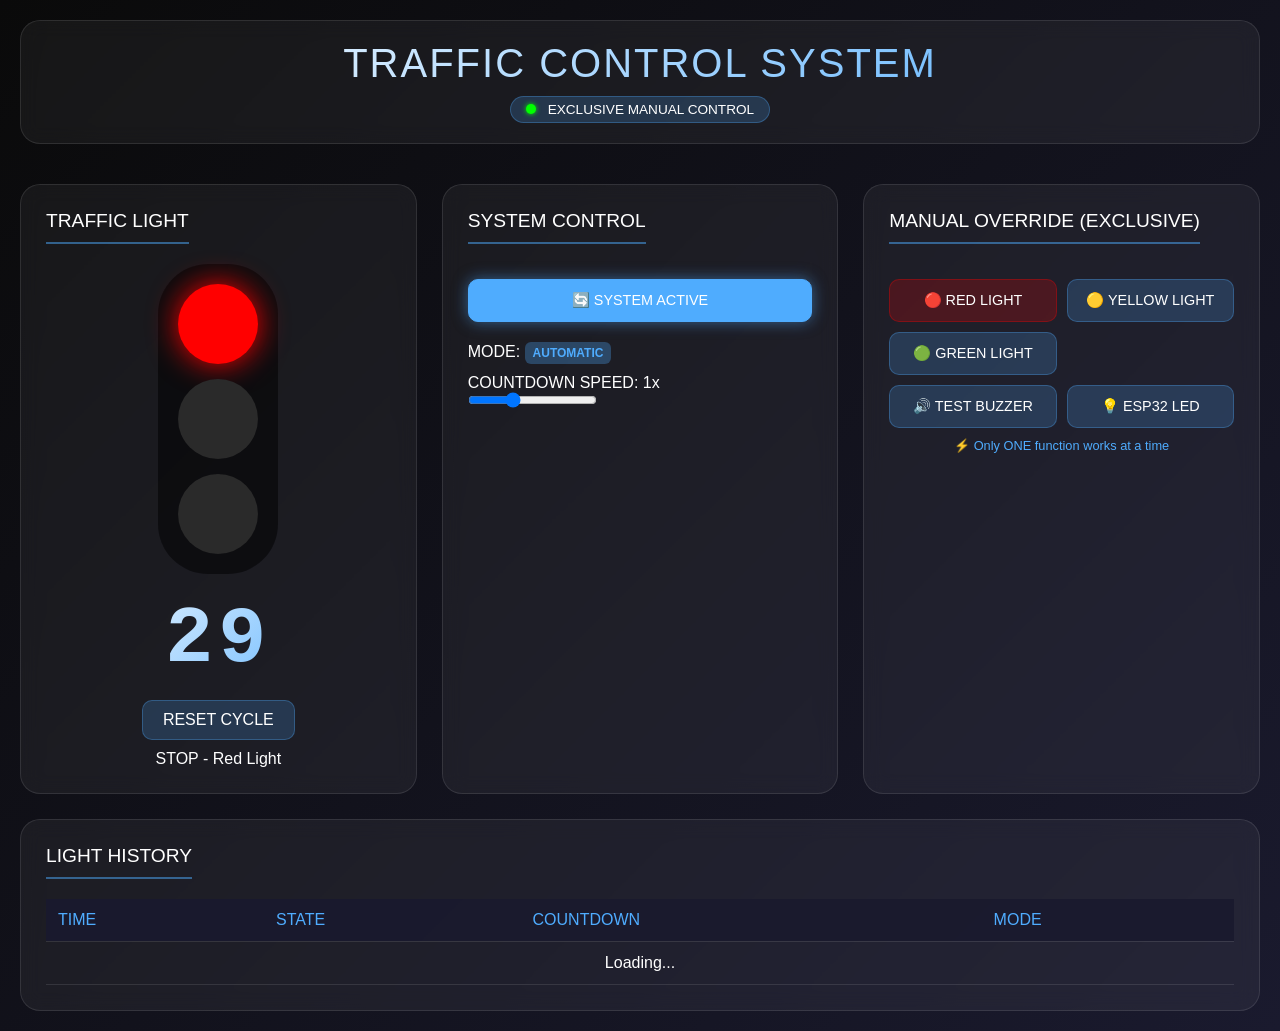
==== index.html @ f49bb223 "Initial commit" ====
<!DOCTYPE html>
<html lang="en">

<head>
  <meta charset="UTF-8">
  <meta name="viewport" content="width=device-width, initial-scale=1.0">
  <title>Traffic Control System - Exclusive Manual Control</title>
  <style>
    * {
      margin: 0;
      padding: 0;
      box-sizing: border-box;
    }

    body {
      font-family: 'Segoe UI', 'Inter', 'Poppins', sans-serif;
      background: linear-gradient(135deg, #0a0a0a 0%, #1a1a2e 100%);
      min-height: 100vh;
      color: #fff;
      padding: 20px;
    }

    .container {
      max-width: 1400px;
      margin: 0 auto;
    }

    .header {
      text-align: center;
      margin-bottom: 40px;
      padding: 20px;
      background: rgba(255, 255, 255, 0.05);
      border-radius: 20px;
      backdrop-filter: blur(10px);
      border: 1px solid rgba(255, 255, 255, 0.1);
    }

    .header h1 {
      font-size: 2.5rem;
      font-weight: 300;
      letter-spacing: 2px;
      background: linear-gradient(135deg, #fff, #4facfe);
      -webkit-background-clip: text;
      -webkit-text-fill-color: transparent;
    }

    .status-badge {
      display: inline-block;
      margin-top: 10px;
      padding: 5px 15px;
      border-radius: 20px;
      font-size: 0.85rem;
      background: rgba(79, 172, 254, 0.2);
      border: 1px solid rgba(79, 172, 254, 0.3);
    }

    .grid {
      display: grid;
      grid-template-columns: repeat(auto-fit, minmax(350px, 1fr));
      gap: 25px;
      margin-bottom: 25px;
    }

    .card {
      background: rgba(255, 255, 255, 0.05);
      border-radius: 20px;
      padding: 25px;
      backdrop-filter: blur(10px);
      border: 1px solid rgba(255, 255, 255, 0.1);
      transition: transform 0.3s ease;
    }

    .card:hover {
      transform: translateY(-5px);
    }

    .card-title {
      font-size: 1.2rem;
      font-weight: 500;
      margin-bottom: 20px;
      padding-bottom: 10px;
      border-bottom: 2px solid rgba(79, 172, 254, 0.5);
      display: inline-block;
    }

    .traffic-light {
      display: flex;
      flex-direction: column;
      align-items: center;
      gap: 15px;
      background: rgba(0, 0, 0, 0.5);
      padding: 20px;
      border-radius: 50px;
      width: 120px;
      margin: 0 auto;
    }

    .light {
      width: 80px;
      height: 80px;
      border-radius: 50%;
      background: #2a2a2a;
      transition: all 0.1s ease;
      cursor: pointer;
    }

    .light.red.active {
      background: #ff0000;
      box-shadow: 0 0 30px #ff0000;
    }

    .light.yellow.active {
      background: #ffff00;
      box-shadow: 0 0 30px #ffff00;
    }

    .light.green.active {
      background: #00ff00;
      box-shadow: 0 0 30px #00ff00;
    }

    .countdown-container {
      text-align: center;
      margin-top: 20px;
    }

    .countdown {
      font-size: 5rem;
      font-weight: bold;
      font-family: 'Courier New', monospace;
      letter-spacing: 5px;
      background: linear-gradient(135deg, #fff, #4facfe);
      -webkit-background-clip: text;
      -webkit-text-fill-color: transparent;
    }

    .control-buttons {
      display: flex;
      gap: 10px;
      justify-content: center;
      margin-top: 15px;
    }

    .control-buttons button {
      padding: 10px 20px;
      font-size: 1rem;
    }

    .btn-group {
      display: grid;
      grid-template-columns: repeat(auto-fit, minmax(120px, 1fr));
      gap: 10px;
      margin-top: 15px;
    }

    button {
      padding: 12px 15px;
      background: rgba(79, 172, 254, 0.2);
      border: 1px solid rgba(79, 172, 254, 0.3);
      color: white;
      border-radius: 10px;
      cursor: pointer;
      font-size: 0.9rem;
      font-weight: 500;
      transition: all 0.2s ease;
    }

    button:hover {
      background: rgba(79, 172, 254, 0.4);
      transform: scale(1.02);
    }

    button:active {
      transform: scale(0.98);
    }

    button.active {
      background: #4facfe;
      border-color: #4facfe;
      box-shadow: 0 0 15px rgba(79, 172, 254, 0.5);
    }

    button.danger {
      background: rgba(255, 0, 0, 0.2);
      border-color: rgba(255, 0, 0, 0.3);
    }

    button.danger.active {
      background: #ff0000;
      border-color: #ff0000;
    }

    button.success.active {
      background: #00ff00;
      border-color: #00ff00;
      color: #000;
    }

    .history-table {
      width: 100%;
      overflow-x: auto;
      max-height: 400px;
      overflow-y: auto;
    }

    table {
      width: 100%;
      border-collapse: collapse;
    }

    th,
    td {
      padding: 12px;
      text-align: left;
      border-bottom: 1px solid rgba(255, 255, 255, 0.1);
    }

    th {
      font-weight: 500;
      color: #4facfe;
      position: sticky;
      top: 0;
      background: rgba(26, 26, 46, 0.95);
    }

    .status-indicator {
      display: inline-block;
      width: 10px;
      height: 10px;
      border-radius: 50%;
      margin-right: 8px;
      animation: pulse 2s infinite;
    }

    @keyframes pulse {

      0%,
      100% {
        opacity: 1;
      }

      50% {
        opacity: 0.5;
      }
    }

    .status-active {
      background: #00ff00;
      box-shadow: 0 0 5px #00ff00;
    }

    .mode-badge {
      display: inline-block;
      padding: 4px 8px;
      border-radius: 6px;
      font-size: 0.75rem;
      font-weight: bold;
    }

    .mode-auto {
      background: rgba(79, 172, 254, 0.3);
      color: #4facfe;
    }

    .mode-manual {
      background: rgba(255, 165, 0, 0.3);
      color: #ffa500;
    }

    .mode-off {
      background: rgba(255, 0, 0, 0.3);
      color: #ff0000;
    }

    @media (max-width: 768px) {
      .grid {
        grid-template-columns: 1fr;
      }

      .countdown {
        font-size: 3rem;
      }
    }
  </style>
</head>

<body>
  <div class="container">
    <div class="header">
      <h1>TRAFFIC CONTROL SYSTEM</h1>
      <div class="status-badge">
        <span class="status-indicator status-active"></span> EXCLUSIVE MANUAL CONTROL
      </div>
    </div>

    <div class="grid">
      <!-- Traffic Light Visual -->
      <div class="card">
        <div class="card-title">TRAFFIC LIGHT</div>
        <div class="traffic-light">
          <div class="light red" id="redLight"></div>
          <div class="light yellow" id="yellowLight"></div>
          <div class="light green" id="greenLight"></div>
        </div>
        <div class="countdown-container">
          <div class="countdown" id="countdown">30</div>
          <div class="control-buttons">
            <button onclick="resetCycle()">RESET CYCLE</button>
          </div>
        </div>
        <div id="currentState" style="text-align: center; margin-top: 10px;"></div>
      </div>

      <!-- System Control -->
      <div class="card">
        <div class="card-title">SYSTEM CONTROL</div>
        <div class="btn-group">
          <button id="toggleSystem" class="active" onclick="toggleSystem()">🔄 SYSTEM ACTIVE</button>
        </div>
        <div style="margin-top: 20px;">
          <div style="margin-bottom: 10px;">MODE: <span id="systemStatus" class="mode-badge mode-auto">AUTOMATIC</span>
          </div>
          <div>COUNTDOWN SPEED: <span id="speedDisplay">1x</span></div>
          <input type="range" id="speedControl" min="0.5" max="2" step="0.1" value="1"
            onchange="changeSpeed(this.value)">
        </div>
      </div>

      <!-- Manual Control - Exclusive Mode -->
      <div class="card">
        <div class="card-title">MANUAL OVERRIDE (EXCLUSIVE)</div>
        <div class="btn-group">
          <button id="manualRedBtn" class="danger" onclick="manualControl('RED')">🔴 RED LIGHT</button>
          <button id="manualYellowBtn" onclick="manualControl('YELLOW')">🟡 YELLOW LIGHT</button>
          <button id="manualGreenBtn" class="success" onclick="manualControl('GREEN')">🟢 GREEN LIGHT</button>
        </div>
        <div class="btn-group" style="margin-top: 10px;">
          <button id="buzzerBtn" onclick="manualControl('BUZZER')">🔊 TEST BUZZER</button>
          <button id="espLedBtn" onclick="manualControl('LED')">💡 ESP32 LED</button>
        </div>
        <div style="margin-top: 10px; font-size: 0.8rem; color: #4facfe; text-align: center;">
          ⚡ Only ONE function works at a time
        </div>
      </div>
    </div>

    <!-- History -->
    <div class="card">
      <div class="card-title">LIGHT HISTORY</div>
      <div class="history-table">
        <table>
          <thead>
            <tr>
              <th>TIME</th>
              <th>STATE</th>
              <th>COUNTDOWN</th>
              <th>MODE</th>
            </tr>
          </thead>
          <tbody id="historyBody">
            <tr>
              <td colspan="4" style="text-align: center;">Loading...</td>
            </tr>
          </tbody>
        </table>
      </div>
    </div>
  </div>

  <script>
    const SUPABASE_URL = 'https://aatapixarmkgyyyctbmm.supabase.co/rest/v1/traffic_light';
    const SUPABASE_KEY = 'eyJhbGciOiJIUzI1NiIsInR5cCI6IkpXVCJ9.eyJpc3MiOiJzdXBhYmFzZSIsInJlZiI6ImFhdGFwaXhhcm1rZ3l5eWN0Ym1tIiwicm9sZSI6ImFub24iLCJpYXQiOjE3NzQ2MTA0MjIsImV4cCI6MjA5MDE4NjQyMn0.r6-kIZEgDO9A2GAGDs1JRXCNVFBPLk1Nut5XPCVxQf8';

    // State variables
    let currentState = "RED";
    let countdown = 30;
    let systemEnabled = true;
    let manualMode = false;
    let manualLed = "";
    let speed = 1;
    let timerInterval = null;
    let history = [];

    const TIMINGS = {
      RED: 30,
      YELLOW: 10,
      GREEN: 30
    };

    function init() {
      updateDisplay();
      startCountdown();
      loadHistory();
      setInterval(loadHistory, 2000);
    }

    function startCountdown() {
      if (timerInterval) clearInterval(timerInterval);

      timerInterval = setInterval(() => {
        if (systemEnabled && !manualMode) {
          if (countdown > 0) {
            countdown--;
            updateDisplay();
            sendToSupabase();
          } else {
            nextState();
          }
        }
      }, 1000 / speed);
    }

    function nextState() {
      if (currentState === "RED") {
        currentState = "GREEN";
        countdown = TIMINGS.GREEN;
      } else if (currentState === "GREEN") {
        currentState = "YELLOW";
        countdown = TIMINGS.YELLOW;
      } else if (currentState === "YELLOW") {
        currentState = "RED";
        countdown = TIMINGS.RED;
      }

      updateDisplay();
      sendToSupabase();
      addToHistory();
    }

    function updateDisplay() {
      document.getElementById('redLight').classList.remove('active');
      document.getElementById('yellowLight').classList.remove('active');
      document.getElementById('greenLight').classList.remove('active');

      if (currentState === "RED") {
        document.getElementById('redLight').classList.add('active');
        document.getElementById('currentState').innerHTML = 'STOP - Red Light';
      } else if (currentState === "YELLOW") {
        document.getElementById('yellowLight').classList.add('active');
        document.getElementById('currentState').innerHTML = 'READY - Yellow Light';
      } else if (currentState === "GREEN") {
        document.getElementById('greenLight').classList.add('active');
        document.getElementById('currentState').innerHTML = 'GO - Green Light';
      }

      document.getElementById('countdown').innerHTML = countdown;
      const countdownEl = document.getElementById('countdown');
      countdownEl.style.transform = 'scale(1.1)';
      setTimeout(() => {
        countdownEl.style.transform = 'scale(1)';
      }, 100);
    }

    async function sendToSupabase() {
      const data = {
        state: currentState,
        countdown: countdown,
        system_enabled: systemEnabled,
        manual_mode: manualMode,
        manual_led: manualLed,
        timestamp: Date.now()
      };

      try {
        await fetch(SUPABASE_URL, {
          method: 'POST',
          headers: {
            'Content-Type': 'application/json',
            'apikey': SUPABASE_KEY,
            'Authorization': `Bearer ${SUPABASE_KEY}`
          },
          body: JSON.stringify(data)
        });
      } catch (error) {
        console.error('Error:', error);
      }
    }

    async function addToHistory() {
      const historyEntry = {
        state: currentState,
        countdown: countdown,
        mode: systemEnabled ? (manualMode ? 'MANUAL' : 'AUTO') : 'OFF',
        timestamp: Date.now()
      };

      try {
        await fetch(SUPABASE_URL + '_history', {
          method: 'POST',
          headers: {
            'Content-Type': 'application/json',
            'apikey': SUPABASE_KEY,
            'Authorization': `Bearer ${SUPABASE_KEY}`
          },
          body: JSON.stringify(historyEntry)
        });
      } catch (error) {
        console.error('Error:', error);
      }
    }

    async function loadHistory() {
      try {
        const response = await fetch(`${SUPABASE_URL}_history?order=id.desc&limit=20`, {
          headers: {
            'apikey': SUPABASE_KEY,
            'Authorization': `Bearer ${SUPABASE_KEY}`
          }
        });
        const data = await response.json();
        history = data;
        updateHistoryTable();
      } catch (error) {
        console.error('Error:', error);
      }
    }

    function updateHistoryTable() {
      const tbody = document.getElementById('historyBody');
      if (history.length === 0) {
        tbody.innerHTML = '<tr><td colspan="4" style="text-align: center;">No history available</td></tr>';
        return;
      }
      tbody.innerHTML = history.map(entry => `
        <tr>
          <td>${new Date(entry.timestamp).toLocaleTimeString()}</td>
          <td><strong>${entry.state}</strong></td>
          <td>${entry.countdown}s</td>
          <td>${entry.mode}</td>
        </tr>
      `).join('');
    }

    function toggleSystem() {
      systemEnabled = !systemEnabled;
      manualMode = false;
      manualLed = "";

      const btn = document.getElementById('toggleSystem');
      const statusSpan = document.getElementById('systemStatus');

      if (systemEnabled) {
        btn.innerHTML = '🔄 SYSTEM ACTIVE';
        btn.classList.add('active');
        statusSpan.innerHTML = 'AUTOMATIC';
        statusSpan.className = 'mode-badge mode-auto';
        startCountdown();
      } else {
        btn.innerHTML = '⭕ SYSTEM DISABLED';
        btn.classList.remove('active');
        statusSpan.innerHTML = 'OFF';
        statusSpan.className = 'mode-badge mode-off';
        if (timerInterval) clearInterval(timerInterval);
      }

      // Clear all manual button highlights
      clearManualButtons();
      sendToSupabase();
    }

    function manualControl(action) {
      // Turn off automatic mode
      if (systemEnabled) {
        if (timerInterval) clearInterval(timerInterval);
      }

      // Set manual mode
      systemEnabled = true;
      manualMode = true;
      manualLed = action;

      // Update UI - highlight only the clicked button
      clearManualButtons();

      const btnMap = {
        'RED': 'manualRedBtn',
        'YELLOW': 'manualYellowBtn',
        'GREEN': 'manualGreenBtn',
        'BUZZER': 'buzzerBtn',
        'LED': 'espLedBtn'
      };

      if (btnMap[action]) {
        const activeBtn = document.getElementById(btnMap[action]);
        if (activeBtn) {
          activeBtn.classList.add('active');
        }
      }

      // Update system status display
      document.getElementById('systemStatus').innerHTML = 'MANUAL';
      document.getElementById('systemStatus').className = 'mode-badge mode-manual';
      document.getElementById('toggleSystem').innerHTML = '🔄 MANUAL MODE';
      document.getElementById('toggleSystem').classList.remove('active');

      // Send to ESP32
      sendToSupabase();

      // Auto exit manual mode after 3 seconds for buzzer and LED
      if (action === 'BUZZER' || action === 'LED') {
        setTimeout(() => {
          if (manualMode && manualLed === action) {
            manualMode = false;
            manualLed = "";
            clearManualButtons();
            document.getElementById('systemStatus').innerHTML = 'AUTOMATIC';
            document.getElementById('systemStatus').className = 'mode-badge mode-auto';
            document.getElementById('toggleSystem').innerHTML = '🔄 SYSTEM ACTIVE';
            document.getElementById('toggleSystem').classList.add('active');
            startCountdown();
            sendToSupabase();
          }
        }, 3000);
      }
    }

    function clearManualButtons() {
      const buttons = ['manualRedBtn', 'manualYellowBtn', 'manualGreenBtn', 'buzzerBtn', 'espLedBtn'];
      buttons.forEach(btnId => {
        const btn = document.getElementById(btnId);
        if (btn) btn.classList.remove('active');
      });
    }

    function resetCycle() {
      if (systemEnabled && !manualMode) {
        currentState = "RED";
        countdown = TIMINGS.RED;
        updateDisplay();
        sendToSupabase();
      }
    }

    function changeSpeed(value) {
      speed = parseFloat(value);
      document.getElementById('speedDisplay').innerHTML = speed + 'x';
      startCountdown();
    }

    init();
  </script>
</body>

</html>
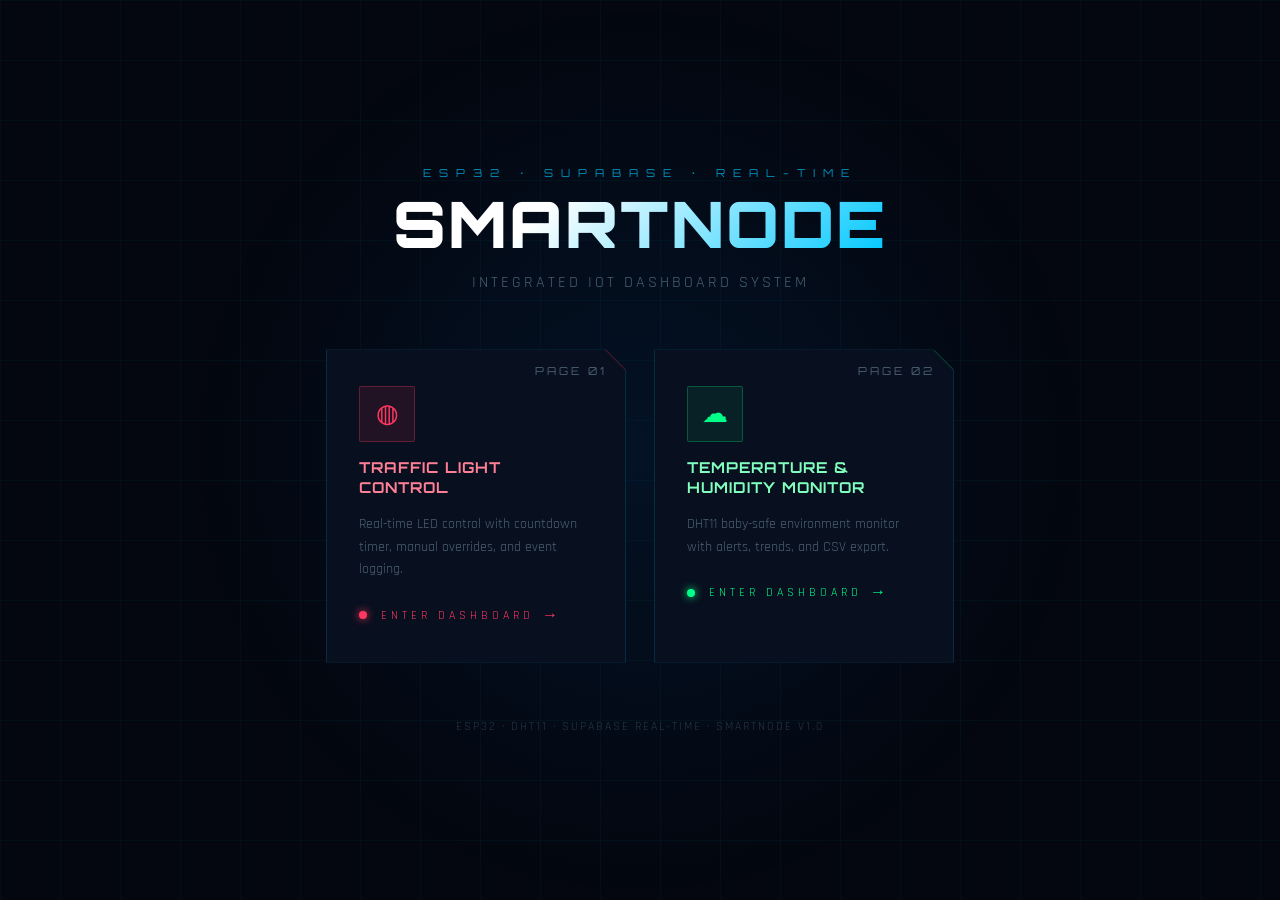
==== commit 792be1ae: "v2 - with Temp and Humidity" ====
--- a/index.html
+++ b/index.html
@@ -2,234 +2,321 @@
 <html lang="en">
 
 <head>
-  <meta charset="UTF-8">
-  <meta name="viewport" content="width=device-width, initial-scale=1.0">
-  <title>Traffic Control System - Exclusive Manual Control</title>
+  <meta charset="UTF-8" />
+  <meta name="viewport" content="width=device-width, initial-scale=1.0" />
+  <title>SmartNode — Dashboard Hub</title>
+  <link rel="preconnect" href="https://fonts.googleapis.com">
+  <link
+    href="https://fonts.googleapis.com/css2?family=Orbitron:wght@400;700;900&family=Rajdhani:wght@300;400;600&display=swap"
+    rel="stylesheet">
   <style>
-    * {
+    *,
+    *::before,
+    *::after {
       margin: 0;
       padding: 0;
       box-sizing: border-box;
     }
 
+    :root {
+      --bg: #04070f;
+      --panel: #080f1e;
+      --border: rgba(0, 200, 255, 0.15);
+      --accent-blue: #00c8ff;
+      --accent-green: #00ff88;
+      --accent-amber: #ffb300;
+      --accent-red: #ff3860;
+      --text: #d0e8ff;
+      --muted: #4a6070;
+    }
+
     body {
-      font-family: 'Segoe UI', 'Inter', 'Poppins', sans-serif;
-      background: linear-gradient(135deg, #0a0a0a 0%, #1a1a2e 100%);
+      background: var(--bg);
       min-height: 100vh;
-      color: #fff;
-      padding: 20px;
-    }
-
-    .container {
-      max-width: 1400px;
-      margin: 0 auto;
-    }
-
-    .header {
+      display: flex;
+      flex-direction: column;
+      align-items: center;
+      justify-content: center;
+      font-family: 'Rajdhani', sans-serif;
+      color: var(--text);
+      overflow: hidden;
+    }
+
+    /* Animated grid background */
+    body::before {
+      content: '';
+      position: fixed;
+      inset: 0;
+      background-image:
+        linear-gradient(rgba(0, 200, 255, 0.04) 1px, transparent 1px),
+        linear-gradient(90deg, rgba(0, 200, 255, 0.04) 1px, transparent 1px);
+      background-size: 60px 60px;
+      animation: gridDrift 20s linear infinite;
+      pointer-events: none;
+    }
+
+    @keyframes gridDrift {
+      0% {
+        background-position: 0 0;
+      }
+
+      100% {
+        background-position: 60px 60px;
+      }
+    }
+
+    /* Radial glow */
+    body::after {
+      content: '';
+      position: fixed;
+      top: 50%;
+      left: 50%;
+      transform: translate(-50%, -50%);
+      width: 900px;
+      height: 900px;
+      background: radial-gradient(ellipse, rgba(0, 100, 200, 0.12) 0%, transparent 70%);
+      pointer-events: none;
+    }
+
+    .hub {
+      position: relative;
+      z-index: 10;
+      display: flex;
+      flex-direction: column;
+      align-items: center;
+      gap: 56px;
+    }
+
+    .brand {
       text-align: center;
-      margin-bottom: 40px;
-      padding: 20px;
-      background: rgba(255, 255, 255, 0.05);
-      border-radius: 20px;
-      backdrop-filter: blur(10px);
-      border: 1px solid rgba(255, 255, 255, 0.1);
-    }
-
-    .header h1 {
-      font-size: 2.5rem;
-      font-weight: 300;
-      letter-spacing: 2px;
-      background: linear-gradient(135deg, #fff, #4facfe);
+    }
+
+    .brand-label {
+      font-family: 'Orbitron', monospace;
+      font-size: 11px;
+      letter-spacing: 8px;
+      color: var(--accent-blue);
+      text-transform: uppercase;
+      margin-bottom: 12px;
+      opacity: 0.7;
+    }
+
+    .brand h1 {
+      font-family: 'Orbitron', monospace;
+      font-size: clamp(2rem, 6vw, 4rem);
+      font-weight: 900;
+      background: linear-gradient(135deg, #fff 30%, var(--accent-blue));
       -webkit-background-clip: text;
       -webkit-text-fill-color: transparent;
-    }
-
-    .status-badge {
+      background-clip: text;
+      line-height: 1;
+      letter-spacing: 2px;
+    }
+
+    .brand p {
+      margin-top: 16px;
+      font-size: 16px;
+      color: var(--muted);
+      letter-spacing: 3px;
+      text-transform: uppercase;
+    }
+
+    .cards {
+      display: grid;
+      grid-template-columns: 1fr 1fr;
+      gap: 28px;
+    }
+
+    @media (max-width: 640px) {
+      .cards {
+        grid-template-columns: 1fr;
+      }
+    }
+
+    .card {
+      position: relative;
+      width: 300px;
+      padding: 36px 32px;
+      background: var(--panel);
+      border: 1px solid var(--border);
+      cursor: pointer;
+      text-decoration: none;
+      color: inherit;
+      display: flex;
+      flex-direction: column;
+      align-items: flex-start;
+      gap: 16px;
+      transition: transform 0.3s, box-shadow 0.3s, border-color 0.3s;
+      clip-path: polygon(0 0, calc(100% - 20px) 0, 100% 20px, 100% 100%, 0 100%);
+    }
+
+    .card::before {
+      content: '';
+      position: absolute;
+      top: 0;
+      left: 0;
+      right: 0;
+      bottom: 0;
+      opacity: 0;
+      transition: opacity 0.3s;
+    }
+
+    .card-traffic::before {
+      background: radial-gradient(ellipse at 50% 0%, rgba(255, 80, 80, 0.08), transparent 70%);
+    }
+
+    .card-env::before {
+      background: radial-gradient(ellipse at 50% 0%, rgba(0, 255, 136, 0.08), transparent 70%);
+    }
+
+    .card:hover {
+      transform: translateY(-6px);
+    }
+
+    .card:hover::before {
+      opacity: 1;
+    }
+
+    .card-traffic:hover {
+      border-color: rgba(255, 80, 80, 0.5);
+      box-shadow: 0 20px 60px rgba(255, 80, 80, 0.15), 0 0 0 1px rgba(255, 80, 80, 0.2);
+    }
+
+    .card-env:hover {
+      border-color: rgba(0, 255, 136, 0.4);
+      box-shadow: 0 20px 60px rgba(0, 255, 136, 0.12), 0 0 0 1px rgba(0, 255, 136, 0.2);
+    }
+
+    .card-icon {
+      width: 56px;
+      height: 56px;
+      display: flex;
+      align-items: center;
+      justify-content: center;
+      border-radius: 2px;
+      font-size: 26px;
+    }
+
+    .card-traffic .card-icon {
+      background: rgba(255, 56, 96, 0.1);
+      border: 1px solid rgba(255, 56, 96, 0.3);
+      color: var(--accent-red);
+    }
+
+    .card-env .card-icon {
+      background: rgba(0, 255, 136, 0.08);
+      border: 1px solid rgba(0, 255, 136, 0.25);
+      color: var(--accent-green);
+    }
+
+    .card-number {
+      position: absolute;
+      top: 14px;
+      right: 18px;
+      font-family: 'Orbitron', monospace;
+      font-size: 11px;
+      letter-spacing: 3px;
+      color: var(--muted);
+    }
+
+    .card h2 {
+      font-family: 'Orbitron', monospace;
+      font-size: 15px;
+      font-weight: 700;
+      letter-spacing: 1px;
+      line-height: 1.3;
+    }
+
+    .card-traffic h2 {
+      color: #ff8096;
+    }
+
+    .card-env h2 {
+      color: #80ffbf;
+    }
+
+    .card p {
+      font-size: 14px;
+      color: var(--muted);
+      line-height: 1.6;
+    }
+
+    .card-arrow {
+      margin-top: 8px;
+      font-size: 12px;
+      letter-spacing: 4px;
+      text-transform: uppercase;
+      display: flex;
+      align-items: center;
+      gap: 8px;
+      transition: gap 0.3s;
+    }
+
+    .card-traffic .card-arrow {
+      color: var(--accent-red);
+    }
+
+    .card-env .card-arrow {
+      color: var(--accent-green);
+    }
+
+    .card:hover .card-arrow {
+      gap: 14px;
+    }
+
+    .card-arrow::after {
+      content: '→';
+      font-size: 16px;
+    }
+
+    .footer-note {
+      font-size: 12px;
+      letter-spacing: 2px;
+      color: var(--muted);
+      text-transform: uppercase;
+      text-align: center;
+      opacity: 0.5;
+    }
+
+    /* Corner cut decoration */
+    .card::after {
+      content: '';
+      position: absolute;
+      top: 0;
+      right: 0;
+      width: 0;
+      height: 0;
+      border-style: solid;
+      border-width: 0 20px 20px 0;
+    }
+
+    .card-traffic::after {
+      border-color: transparent rgba(255, 56, 96, 0.25) transparent transparent;
+    }
+
+    .card-env::after {
+      border-color: transparent rgba(0, 255, 136, 0.2) transparent transparent;
+    }
+
+    /* Pulse dots */
+    .pulse-dot {
       display: inline-block;
-      margin-top: 10px;
-      padding: 5px 15px;
-      border-radius: 20px;
-      font-size: 0.85rem;
-      background: rgba(79, 172, 254, 0.2);
-      border: 1px solid rgba(79, 172, 254, 0.3);
-    }
-
-    .grid {
-      display: grid;
-      grid-template-columns: repeat(auto-fit, minmax(350px, 1fr));
-      gap: 25px;
-      margin-bottom: 25px;
-    }
-
-    .card {
-      background: rgba(255, 255, 255, 0.05);
-      border-radius: 20px;
-      padding: 25px;
-      backdrop-filter: blur(10px);
-      border: 1px solid rgba(255, 255, 255, 0.1);
-      transition: transform 0.3s ease;
-    }
-
-    .card:hover {
-      transform: translateY(-5px);
-    }
-
-    .card-title {
-      font-size: 1.2rem;
-      font-weight: 500;
-      margin-bottom: 20px;
-      padding-bottom: 10px;
-      border-bottom: 2px solid rgba(79, 172, 254, 0.5);
-      display: inline-block;
-    }
-
-    .traffic-light {
-      display: flex;
-      flex-direction: column;
-      align-items: center;
-      gap: 15px;
-      background: rgba(0, 0, 0, 0.5);
-      padding: 20px;
-      border-radius: 50px;
-      width: 120px;
-      margin: 0 auto;
-    }
-
-    .light {
-      width: 80px;
-      height: 80px;
+      width: 8px;
+      height: 8px;
       border-radius: 50%;
-      background: #2a2a2a;
-      transition: all 0.1s ease;
-      cursor: pointer;
-    }
-
-    .light.red.active {
-      background: #ff0000;
-      box-shadow: 0 0 30px #ff0000;
-    }
-
-    .light.yellow.active {
-      background: #ffff00;
-      box-shadow: 0 0 30px #ffff00;
-    }
-
-    .light.green.active {
-      background: #00ff00;
-      box-shadow: 0 0 30px #00ff00;
-    }
-
-    .countdown-container {
-      text-align: center;
-      margin-top: 20px;
-    }
-
-    .countdown {
-      font-size: 5rem;
-      font-weight: bold;
-      font-family: 'Courier New', monospace;
-      letter-spacing: 5px;
-      background: linear-gradient(135deg, #fff, #4facfe);
-      -webkit-background-clip: text;
-      -webkit-text-fill-color: transparent;
-    }
-
-    .control-buttons {
-      display: flex;
-      gap: 10px;
-      justify-content: center;
-      margin-top: 15px;
-    }
-
-    .control-buttons button {
-      padding: 10px 20px;
-      font-size: 1rem;
-    }
-
-    .btn-group {
-      display: grid;
-      grid-template-columns: repeat(auto-fit, minmax(120px, 1fr));
-      gap: 10px;
-      margin-top: 15px;
-    }
-
-    button {
-      padding: 12px 15px;
-      background: rgba(79, 172, 254, 0.2);
-      border: 1px solid rgba(79, 172, 254, 0.3);
-      color: white;
-      border-radius: 10px;
-      cursor: pointer;
-      font-size: 0.9rem;
-      font-weight: 500;
-      transition: all 0.2s ease;
-    }
-
-    button:hover {
-      background: rgba(79, 172, 254, 0.4);
-      transform: scale(1.02);
-    }
-
-    button:active {
-      transform: scale(0.98);
-    }
-
-    button.active {
-      background: #4facfe;
-      border-color: #4facfe;
-      box-shadow: 0 0 15px rgba(79, 172, 254, 0.5);
-    }
-
-    button.danger {
-      background: rgba(255, 0, 0, 0.2);
-      border-color: rgba(255, 0, 0, 0.3);
-    }
-
-    button.danger.active {
-      background: #ff0000;
-      border-color: #ff0000;
-    }
-
-    button.success.active {
-      background: #00ff00;
-      border-color: #00ff00;
-      color: #000;
-    }
-
-    .history-table {
-      width: 100%;
-      overflow-x: auto;
-      max-height: 400px;
-      overflow-y: auto;
-    }
-
-    table {
-      width: 100%;
-      border-collapse: collapse;
-    }
-
-    th,
-    td {
-      padding: 12px;
-      text-align: left;
-      border-bottom: 1px solid rgba(255, 255, 255, 0.1);
-    }
-
-    th {
-      font-weight: 500;
-      color: #4facfe;
-      position: sticky;
-      top: 0;
-      background: rgba(26, 26, 46, 0.95);
-    }
-
-    .status-indicator {
-      display: inline-block;
-      width: 10px;
-      height: 10px;
-      border-radius: 50%;
-      margin-right: 8px;
-      animation: pulse 2s infinite;
+      animation: pulse 2s ease-in-out infinite;
+      margin-right: 6px;
+    }
+
+    .pulse-dot.red {
+      background: var(--accent-red);
+      box-shadow: 0 0 8px var(--accent-red);
+    }
+
+    .pulse-dot.green {
+      background: var(--accent-green);
+      box-shadow: 0 0 8px var(--accent-green);
+      animation-delay: 0.5s;
     }
 
     @keyframes pulse {
@@ -237,408 +324,51 @@
       0%,
       100% {
         opacity: 1;
+        transform: scale(1);
       }
 
       50% {
-        opacity: 0.5;
-      }
-    }
-
-    .status-active {
-      background: #00ff00;
-      box-shadow: 0 0 5px #00ff00;
-    }
-
-    .mode-badge {
-      display: inline-block;
-      padding: 4px 8px;
-      border-radius: 6px;
-      font-size: 0.75rem;
-      font-weight: bold;
-    }
-
-    .mode-auto {
-      background: rgba(79, 172, 254, 0.3);
-      color: #4facfe;
-    }
-
-    .mode-manual {
-      background: rgba(255, 165, 0, 0.3);
-      color: #ffa500;
-    }
-
-    .mode-off {
-      background: rgba(255, 0, 0, 0.3);
-      color: #ff0000;
-    }
-
-    @media (max-width: 768px) {
-      .grid {
-        grid-template-columns: 1fr;
-      }
-
-      .countdown {
-        font-size: 3rem;
+        opacity: 0.4;
+        transform: scale(0.7);
       }
     }
   </style>
 </head>
 
 <body>
-  <div class="container">
-    <div class="header">
-      <h1>TRAFFIC CONTROL SYSTEM</h1>
-      <div class="status-badge">
-        <span class="status-indicator status-active"></span> EXCLUSIVE MANUAL CONTROL
-      </div>
+  <div class="hub">
+    <div class="brand">
+      <div class="brand-label">ESP32 · Supabase · Real-Time</div>
+      <h1>SMARTNODE</h1>
+      <p>Integrated IoT Dashboard System</p>
     </div>
 
-    <div class="grid">
-      <!-- Traffic Light Visual -->
-      <div class="card">
-        <div class="card-title">TRAFFIC LIGHT</div>
-        <div class="traffic-light">
-          <div class="light red" id="redLight"></div>
-          <div class="light yellow" id="yellowLight"></div>
-          <div class="light green" id="greenLight"></div>
+    <div class="cards">
+      <a class="card card-traffic" href="traffic.html">
+        <span class="card-number">PAGE 01</span>
+        <div class="card-icon">&#9677;</div>
+        <h2>TRAFFIC LIGHT<br>CONTROL</h2>
+        <p>Real-time LED control with countdown timer, manual overrides, and event logging.</p>
+        <div class="card-arrow">
+          <span class="pulse-dot red"></span>
+          Enter Dashboard
         </div>
-        <div class="countdown-container">
-          <div class="countdown" id="countdown">30</div>
-          <div class="control-buttons">
-            <button onclick="resetCycle()">RESET CYCLE</button>
-          </div>
+      </a>
+
+      <a class="card card-env" href="humidity.html">
+        <span class="card-number">PAGE 02</span>
+        <div class="card-icon">&#9729;</div>
+        <h2>TEMPERATURE &amp;<br>HUMIDITY MONITOR</h2>
+        <p>DHT11 baby-safe environment monitor with alerts, trends, and CSV export.</p>
+        <div class="card-arrow">
+          <span class="pulse-dot green"></span>
+          Enter Dashboard
         </div>
-        <div id="currentState" style="text-align: center; margin-top: 10px;"></div>
-      </div>
-
-      <!-- System Control -->
-      <div class="card">
-        <div class="card-title">SYSTEM CONTROL</div>
-        <div class="btn-group">
-          <button id="toggleSystem" class="active" onclick="toggleSystem()">🔄 SYSTEM ACTIVE</button>
-        </div>
-        <div style="margin-top: 20px;">
-          <div style="margin-bottom: 10px;">MODE: <span id="systemStatus" class="mode-badge mode-auto">AUTOMATIC</span>
-          </div>
-          <div>COUNTDOWN SPEED: <span id="speedDisplay">1x</span></div>
-          <input type="range" id="speedControl" min="0.5" max="2" step="0.1" value="1"
-            onchange="changeSpeed(this.value)">
-        </div>
-      </div>
-
-      <!-- Manual Control - Exclusive Mode -->
-      <div class="card">
-        <div class="card-title">MANUAL OVERRIDE (EXCLUSIVE)</div>
-        <div class="btn-group">
-          <button id="manualRedBtn" class="danger" onclick="manualControl('RED')">🔴 RED LIGHT</button>
-          <button id="manualYellowBtn" onclick="manualControl('YELLOW')">🟡 YELLOW LIGHT</button>
-          <button id="manualGreenBtn" class="success" onclick="manualControl('GREEN')">🟢 GREEN LIGHT</button>
-        </div>
-        <div class="btn-group" style="margin-top: 10px;">
-          <button id="buzzerBtn" onclick="manualControl('BUZZER')">🔊 TEST BUZZER</button>
-          <button id="espLedBtn" onclick="manualControl('LED')">💡 ESP32 LED</button>
-        </div>
-        <div style="margin-top: 10px; font-size: 0.8rem; color: #4facfe; text-align: center;">
-          ⚡ Only ONE function works at a time
-        </div>
-      </div>
+      </a>
     </div>
 
-    <!-- History -->
-    <div class="card">
-      <div class="card-title">LIGHT HISTORY</div>
-      <div class="history-table">
-        <table>
-          <thead>
-            <tr>
-              <th>TIME</th>
-              <th>STATE</th>
-              <th>COUNTDOWN</th>
-              <th>MODE</th>
-            </tr>
-          </thead>
-          <tbody id="historyBody">
-            <tr>
-              <td colspan="4" style="text-align: center;">Loading...</td>
-            </tr>
-          </tbody>
-        </table>
-      </div>
-    </div>
+    <div class="footer-note">ESP32 · DHT11 · Supabase Real-Time · SmartNode v1.0</div>
   </div>
-
-  <script>
-    const SUPABASE_URL = 'https://aatapixarmkgyyyctbmm.supabase.co/rest/v1/traffic_light';
-    const SUPABASE_KEY = 'eyJhbGciOiJIUzI1NiIsInR5cCI6IkpXVCJ9.eyJpc3MiOiJzdXBhYmFzZSIsInJlZiI6ImFhdGFwaXhhcm1rZ3l5eWN0Ym1tIiwicm9sZSI6ImFub24iLCJpYXQiOjE3NzQ2MTA0MjIsImV4cCI6MjA5MDE4NjQyMn0.r6-kIZEgDO9A2GAGDs1JRXCNVFBPLk1Nut5XPCVxQf8';
-
-    // State variables
-    let currentState = "RED";
-    let countdown = 30;
-    let systemEnabled = true;
-    let manualMode = false;
-    let manualLed = "";
-    let speed = 1;
-    let timerInterval = null;
-    let history = [];
-
-    const TIMINGS = {
-      RED: 30,
-      YELLOW: 10,
-      GREEN: 30
-    };
-
-    function init() {
-      updateDisplay();
-      startCountdown();
-      loadHistory();
-      setInterval(loadHistory, 2000);
-    }
-
-    function startCountdown() {
-      if (timerInterval) clearInterval(timerInterval);
-
-      timerInterval = setInterval(() => {
-        if (systemEnabled && !manualMode) {
-          if (countdown > 0) {
-            countdown--;
-            updateDisplay();
-            sendToSupabase();
-          } else {
-            nextState();
-          }
-        }
-      }, 1000 / speed);
-    }
-
-    function nextState() {
-      if (currentState === "RED") {
-        currentState = "GREEN";
-        countdown = TIMINGS.GREEN;
-      } else if (currentState === "GREEN") {
-        currentState = "YELLOW";
-        countdown = TIMINGS.YELLOW;
-      } else if (currentState === "YELLOW") {
-        currentState = "RED";
-        countdown = TIMINGS.RED;
-      }
-
-      updateDisplay();
-      sendToSupabase();
-      addToHistory();
-    }
-
-    function updateDisplay() {
-      document.getElementById('redLight').classList.remove('active');
-      document.getElementById('yellowLight').classList.remove('active');
-      document.getElementById('greenLight').classList.remove('active');
-
-      if (currentState === "RED") {
-        document.getElementById('redLight').classList.add('active');
-        document.getElementById('currentState').innerHTML = 'STOP - Red Light';
-      } else if (currentState === "YELLOW") {
-        document.getElementById('yellowLight').classList.add('active');
-        document.getElementById('currentState').innerHTML = 'READY - Yellow Light';
-      } else if (currentState === "GREEN") {
-        document.getElementById('greenLight').classList.add('active');
-        document.getElementById('currentState').innerHTML = 'GO - Green Light';
-      }
-
-      document.getElementById('countdown').innerHTML = countdown;
-      const countdownEl = document.getElementById('countdown');
-      countdownEl.style.transform = 'scale(1.1)';
-      setTimeout(() => {
-        countdownEl.style.transform = 'scale(1)';
-      }, 100);
-    }
-
-    async function sendToSupabase() {
-      const data = {
-        state: currentState,
-        countdown: countdown,
-        system_enabled: systemEnabled,
-        manual_mode: manualMode,
-        manual_led: manualLed,
-        timestamp: Date.now()
-      };
-
-      try {
-        await fetch(SUPABASE_URL, {
-          method: 'POST',
-          headers: {
-            'Content-Type': 'application/json',
-            'apikey': SUPABASE_KEY,
-            'Authorization': `Bearer ${SUPABASE_KEY}`
-          },
-          body: JSON.stringify(data)
-        });
-      } catch (error) {
-        console.error('Error:', error);
-      }
-    }
-
-    async function addToHistory() {
-      const historyEntry = {
-        state: currentState,
-        countdown: countdown,
-        mode: systemEnabled ? (manualMode ? 'MANUAL' : 'AUTO') : 'OFF',
-        timestamp: Date.now()
-      };
-
-      try {
-        await fetch(SUPABASE_URL + '_history', {
-          method: 'POST',
-          headers: {
-            'Content-Type': 'application/json',
-            'apikey': SUPABASE_KEY,
-            'Authorization': `Bearer ${SUPABASE_KEY}`
-          },
-          body: JSON.stringify(historyEntry)
-        });
-      } catch (error) {
-        console.error('Error:', error);
-      }
-    }
-
-    async function loadHistory() {
-      try {
-        const response = await fetch(`${SUPABASE_URL}_history?order=id.desc&limit=20`, {
-          headers: {
-            'apikey': SUPABASE_KEY,
-            'Authorization': `Bearer ${SUPABASE_KEY}`
-          }
-        });
-        const data = await response.json();
-        history = data;
-        updateHistoryTable();
-      } catch (error) {
-        console.error('Error:', error);
-      }
-    }
-
-    function updateHistoryTable() {
-      const tbody = document.getElementById('historyBody');
-      if (history.length === 0) {
-        tbody.innerHTML = '<tr><td colspan="4" style="text-align: center;">No history available</td></tr>';
-        return;
-      }
-      tbody.innerHTML = history.map(entry => `
-        <tr>
-          <td>${new Date(entry.timestamp).toLocaleTimeString()}</td>
-          <td><strong>${entry.state}</strong></td>
-          <td>${entry.countdown}s</td>
-          <td>${entry.mode}</td>
-        </tr>
-      `).join('');
-    }
-
-    function toggleSystem() {
-      systemEnabled = !systemEnabled;
-      manualMode = false;
-      manualLed = "";
-
-      const btn = document.getElementById('toggleSystem');
-      const statusSpan = document.getElementById('systemStatus');
-
-      if (systemEnabled) {
-        btn.innerHTML = '🔄 SYSTEM ACTIVE';
-        btn.classList.add('active');
-        statusSpan.innerHTML = 'AUTOMATIC';
-        statusSpan.className = 'mode-badge mode-auto';
-        startCountdown();
-      } else {
-        btn.innerHTML = '⭕ SYSTEM DISABLED';
-        btn.classList.remove('active');
-        statusSpan.innerHTML = 'OFF';
-        statusSpan.className = 'mode-badge mode-off';
-        if (timerInterval) clearInterval(timerInterval);
-      }
-
-      // Clear all manual button highlights
-      clearManualButtons();
-      sendToSupabase();
-    }
-
-    function manualControl(action) {
-      // Turn off automatic mode
-      if (systemEnabled) {
-        if (timerInterval) clearInterval(timerInterval);
-      }
-
-      // Set manual mode
-      systemEnabled = true;
-      manualMode = true;
-      manualLed = action;
-
-      // Update UI - highlight only the clicked button
-      clearManualButtons();
-
-      const btnMap = {
-        'RED': 'manualRedBtn',
-        'YELLOW': 'manualYellowBtn',
-        'GREEN': 'manualGreenBtn',
-        'BUZZER': 'buzzerBtn',
-        'LED': 'espLedBtn'
-      };
-
-      if (btnMap[action]) {
-        const activeBtn = document.getElementById(btnMap[action]);
-        if (activeBtn) {
-          activeBtn.classList.add('active');
-        }
-      }
-
-      // Update system status display
-      document.getElementById('systemStatus').innerHTML = 'MANUAL';
-      document.getElementById('systemStatus').className = 'mode-badge mode-manual';
-      document.getElementById('toggleSystem').innerHTML = '🔄 MANUAL MODE';
-      document.getElementById('toggleSystem').classList.remove('active');
-
-      // Send to ESP32
-      sendToSupabase();
-
-      // Auto exit manual mode after 3 seconds for buzzer and LED
-      if (action === 'BUZZER' || action === 'LED') {
-        setTimeout(() => {
-          if (manualMode && manualLed === action) {
-            manualMode = false;
-            manualLed = "";
-            clearManualButtons();
-            document.getElementById('systemStatus').innerHTML = 'AUTOMATIC';
-            document.getElementById('systemStatus').className = 'mode-badge mode-auto';
-            document.getElementById('toggleSystem').innerHTML = '🔄 SYSTEM ACTIVE';
-            document.getElementById('toggleSystem').classList.add('active');
-            startCountdown();
-            sendToSupabase();
-          }
-        }, 3000);
-      }
-    }
-
-    function clearManualButtons() {
-      const buttons = ['manualRedBtn', 'manualYellowBtn', 'manualGreenBtn', 'buzzerBtn', 'espLedBtn'];
-      buttons.forEach(btnId => {
-        const btn = document.getElementById(btnId);
-        if (btn) btn.classList.remove('active');
-      });
-    }
-
-    function resetCycle() {
-      if (systemEnabled && !manualMode) {
-        currentState = "RED";
-        countdown = TIMINGS.RED;
-        updateDisplay();
-        sendToSupabase();
-      }
-    }
-
-    function changeSpeed(value) {
-      speed = parseFloat(value);
-      document.getElementById('speedDisplay').innerHTML = speed + 'x';
-      startCountdown();
-    }
-
-    init();
-  </script>
 </body>
 
 </html>
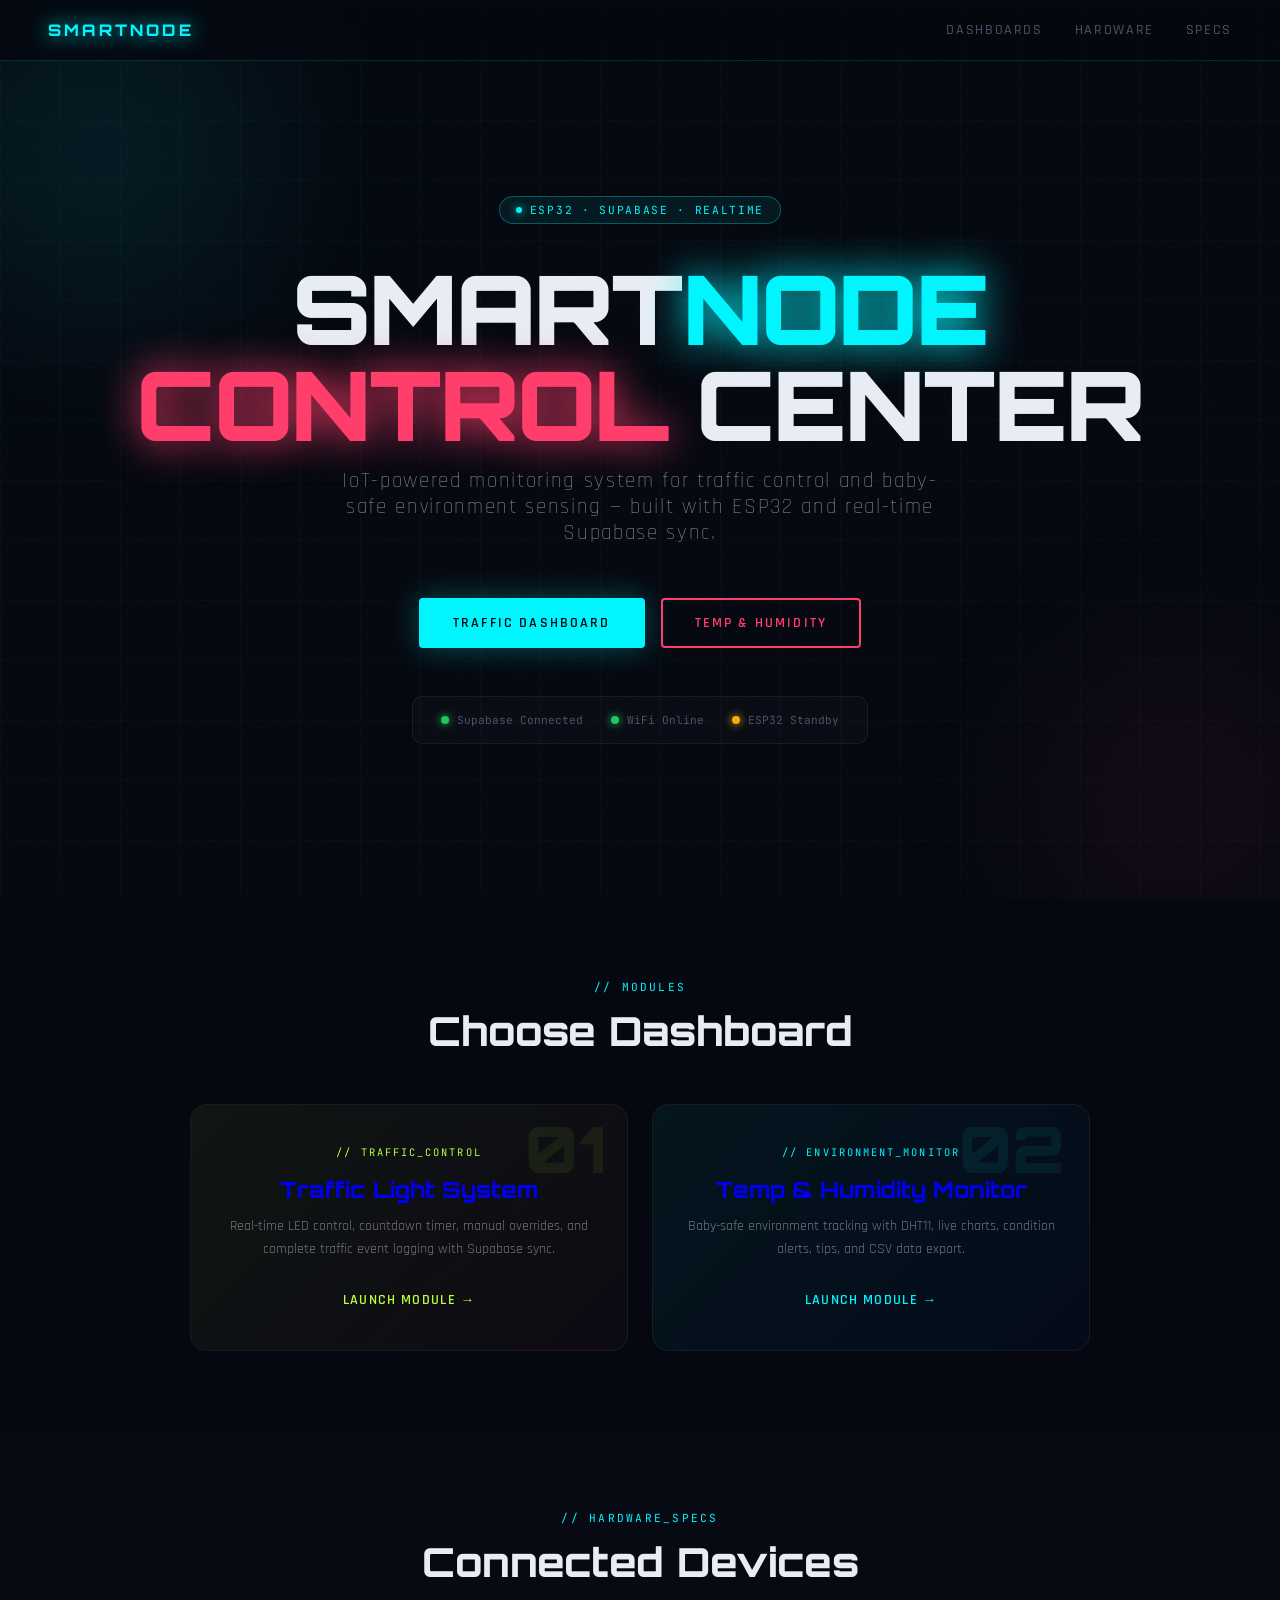
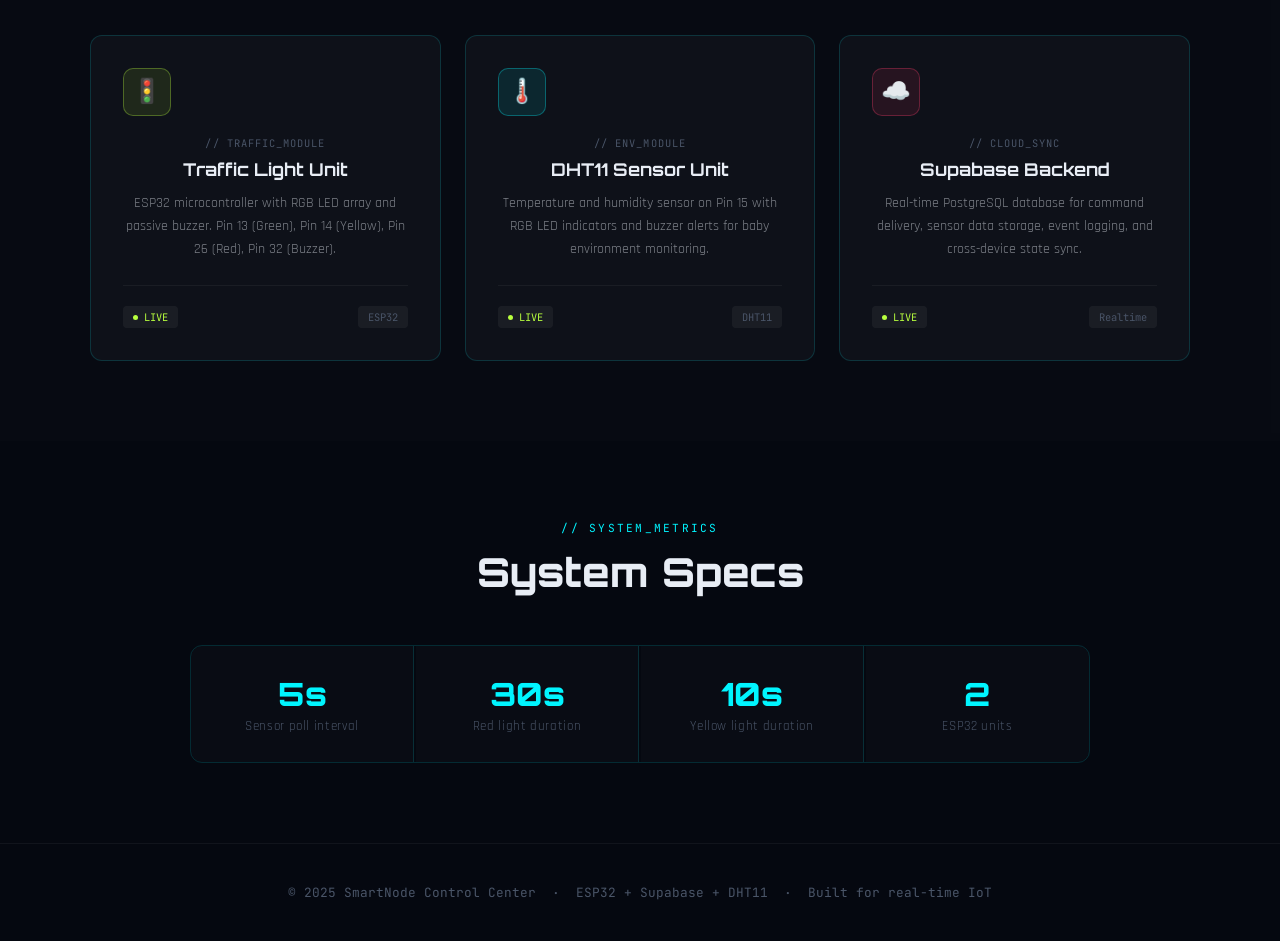
==== commit c545b5b8: "v2 - modern UI" ====
--- a/index.html
+++ b/index.html
@@ -4,55 +4,65 @@
 <head>
   <meta charset="UTF-8" />
   <meta name="viewport" content="width=device-width, initial-scale=1.0" />
-  <title>SmartNode — Dashboard Hub</title>
-  <link rel="preconnect" href="https://fonts.googleapis.com">
+  <title>SmartNode Control Center</title>
   <link
-    href="https://fonts.googleapis.com/css2?family=Orbitron:wght@400;700;900&family=Rajdhani:wght@300;400;600&display=swap"
-    rel="stylesheet">
+    href="https://fonts.googleapis.com/css2?family=Orbitron:wght@400;600;800;900&family=Rajdhani:wght@300;400;500;600&family=JetBrains+Mono:wght@300;400&display=swap"
+    rel="stylesheet" />
   <style>
     *,
     *::before,
     *::after {
+      box-sizing: border-box;
       margin: 0;
       padding: 0;
-      box-sizing: border-box;
     }
 
     :root {
-      --bg: #04070f;
-      --panel: #080f1e;
-      --border: rgba(0, 200, 255, 0.15);
-      --accent-blue: #00c8ff;
-      --accent-green: #00ff88;
-      --accent-amber: #ffb300;
-      --accent-red: #ff3860;
-      --text: #d0e8ff;
-      --muted: #4a6070;
+      --bg: #050810;
+      --bg2: #080d1a;
+      --accent: #00f5ff;
+      --accent2: #ff3e6c;
+      --accent3: #b8ff3e;
+      --text: #e8edf5;
+      --muted: #4a5568;
+      --card: rgba(255, 255, 255, 0.03);
+      --border: rgba(0, 245, 255, 0.15);
+    }
+
+    html {
+      scroll-behavior: smooth;
     }
 
     body {
       background: var(--bg);
+      color: var(--text);
+      font-family: 'Rajdhani', sans-serif;
+      overflow-x: hidden;
       min-height: 100vh;
-      display: flex;
-      flex-direction: column;
-      align-items: center;
-      justify-content: center;
-      font-family: 'Rajdhani', sans-serif;
-      color: var(--text);
-      overflow: hidden;
-    }
-
-    /* Animated grid background */
+    }
+
+    /* NOISE OVERLAY */
     body::before {
       content: '';
       position: fixed;
       inset: 0;
+      background-image: url("data:image/svg+xml,%3Csvg viewBox='0 0 256 256' xmlns='http://www.w3.org/2000/svg'%3E%3Cfilter id='noise'%3E%3CfeTurbulence type='fractalNoise' baseFrequency='0.9' numOctaves='4' stitchTiles='stitch'/%3E%3C/filter%3E%3Crect width='100%25' height='100%25' filter='url(%23noise)' opacity='0.04'/%3E%3C/svg%3E");
+      pointer-events: none;
+      z-index: 0;
+      opacity: 0.4;
+    }
+
+    /* GRID LINES */
+    .grid-bg {
+      position: fixed;
+      inset: 0;
+      z-index: 0;
+      pointer-events: none;
       background-image:
-        linear-gradient(rgba(0, 200, 255, 0.04) 1px, transparent 1px),
-        linear-gradient(90deg, rgba(0, 200, 255, 0.04) 1px, transparent 1px);
+        linear-gradient(rgba(0, 245, 255, 0.03) 1px, transparent 1px),
+        linear-gradient(90deg, rgba(0, 245, 255, 0.03) 1px, transparent 1px);
       background-size: 60px 60px;
       animation: gridDrift 20s linear infinite;
-      pointer-events: none;
     }
 
     @keyframes gridDrift {
@@ -65,89 +75,275 @@
       }
     }
 
-    /* Radial glow */
-    body::after {
-      content: '';
+    /* NAV */
+    nav {
       position: fixed;
-      top: 50%;
-      left: 50%;
-      transform: translate(-50%, -50%);
-      width: 900px;
-      height: 900px;
-      background: radial-gradient(ellipse, rgba(0, 100, 200, 0.12) 0%, transparent 70%);
-      pointer-events: none;
-    }
-
-    .hub {
+      top: 0;
+      left: 0;
+      right: 0;
+      z-index: 100;
+      display: flex;
+      align-items: center;
+      justify-content: space-between;
+      padding: 20px 48px;
+      background: rgba(5, 8, 16, 0.8);
+      backdrop-filter: blur(12px);
+      border-bottom: 1px solid var(--border);
+    }
+
+    .nav-logo {
+      font-family: 'Orbitron', monospace;
+      font-size: 1rem;
+      font-weight: 800;
+      letter-spacing: 0.2em;
+      color: var(--accent);
+      text-shadow: 0 0 20px var(--accent);
+    }
+
+    .nav-links {
+      display: flex;
+      gap: 32px;
+    }
+
+    .nav-links a {
+      font-size: 0.85rem;
+      font-weight: 500;
+      letter-spacing: 0.12em;
+      color: var(--muted);
+      text-decoration: none;
+      text-transform: uppercase;
+      transition: color 0.2s;
+    }
+
+    .nav-links a:hover {
+      color: var(--accent);
+    }
+
+    /* HERO */
+    .hero {
       position: relative;
-      z-index: 10;
+      z-index: 1;
+      min-height: 100vh;
       display: flex;
       flex-direction: column;
       align-items: center;
-      gap: 56px;
-    }
-
-    .brand {
+      justify-content: center;
       text-align: center;
-    }
-
-    .brand-label {
+      padding: 100px 24px 60px;
+      overflow: hidden;
+    }
+
+    .hero-badge {
+      display: inline-flex;
+      align-items: center;
+      gap: 8px;
+      padding: 6px 16px;
+      background: rgba(0, 245, 255, 0.07);
+      border: 1px solid rgba(0, 245, 255, 0.3);
+      border-radius: 999px;
+      font-family: 'JetBrains Mono', monospace;
+      font-size: 0.7rem;
+      letter-spacing: 0.15em;
+      color: var(--accent);
+      margin-bottom: 36px;
+      animation: fadeDown 0.8s ease both;
+    }
+
+    .hero-badge::before {
+      content: '';
+      width: 6px;
+      height: 6px;
+      border-radius: 50%;
+      background: var(--accent);
+      box-shadow: 0 0 8px var(--accent);
+      animation: pulse 2s infinite;
+    }
+
+    @keyframes pulse {
+
+      0%,
+      100% {
+        opacity: 1;
+      }
+
+      50% {
+        opacity: 0.3;
+      }
+    }
+
+    .hero h1 {
       font-family: 'Orbitron', monospace;
-      font-size: 11px;
-      letter-spacing: 8px;
-      color: var(--accent-blue);
+      font-size: clamp(2.5rem, 8vw, 6rem);
+      font-weight: 900;
+      line-height: 1;
+      letter-spacing: -0.02em;
+      margin-bottom: 16px;
+      animation: fadeDown 0.9s 0.1s ease both;
+    }
+
+    .hero h1 span {
+      color: var(--accent);
+      text-shadow: 0 0 40px var(--accent);
+    }
+
+    .hero h1 em {
+      color: var(--accent2);
+      font-style: normal;
+      text-shadow: 0 0 40px var(--accent2);
+    }
+
+    .hero-sub {
+      font-size: clamp(1rem, 2.5vw, 1.3rem);
+      font-weight: 300;
+      color: rgba(232, 237, 245, 0.55);
+      letter-spacing: 0.08em;
+      max-width: 600px;
+      margin: 0 auto 52px;
+      animation: fadeDown 1s 0.2s ease both;
+    }
+
+    .hero-cta {
+      display: flex;
+      gap: 16px;
+      flex-wrap: wrap;
+      justify-content: center;
+      animation: fadeDown 1s 0.3s ease both;
+    }
+
+    .btn {
+      display: inline-flex;
+      align-items: center;
+      gap: 10px;
+      padding: 14px 32px;
+      font-family: 'Rajdhani', sans-serif;
+      font-size: 0.9rem;
+      font-weight: 600;
+      letter-spacing: 0.15em;
+      text-transform: uppercase;
+      text-decoration: none;
+      border-radius: 4px;
+      transition: all 0.25s;
+      cursor: pointer;
+    }
+
+    .btn-primary {
+      background: var(--accent);
+      color: #050810;
+      border: 2px solid var(--accent);
+      box-shadow: 0 0 30px rgba(0, 245, 255, 0.3);
+    }
+
+    .btn-primary:hover {
+      background: transparent;
+      color: var(--accent);
+      box-shadow: 0 0 50px rgba(0, 245, 255, 0.5);
+    }
+
+    .btn-secondary {
+      background: transparent;
+      color: var(--accent2);
+      border: 2px solid var(--accent2);
+    }
+
+    .btn-secondary:hover {
+      background: var(--accent2);
+      color: #050810;
+      box-shadow: 0 0 30px rgba(255, 62, 108, 0.4);
+    }
+
+    /* GLOW ORB */
+    .orb {
+      position: absolute;
+      border-radius: 50%;
+      filter: blur(80px);
+      pointer-events: none;
+      z-index: 0;
+    }
+
+    .orb1 {
+      width: 500px;
+      height: 500px;
+      top: -100px;
+      left: -150px;
+      background: radial-gradient(circle, rgba(0, 245, 255, 0.12), transparent 70%);
+      animation: orbFloat 8s ease-in-out infinite;
+    }
+
+    .orb2 {
+      width: 400px;
+      height: 400px;
+      bottom: -100px;
+      right: -100px;
+      background: radial-gradient(circle, rgba(255, 62, 108, 0.1), transparent 70%);
+      animation: orbFloat 10s ease-in-out infinite reverse;
+    }
+
+    @keyframes orbFloat {
+
+      0%,
+      100% {
+        transform: translate(0, 0);
+      }
+
+      50% {
+        transform: translate(30px, -30px);
+      }
+    }
+
+    /* TECH LINE DECORATION */
+    .tech-line {
+      width: 200px;
+      height: 1px;
+      margin: 48px auto;
+      background: linear-gradient(90deg, transparent, var(--accent), transparent);
+      animation: fadeDown 1s 0.4s ease both;
+    }
+
+    /* DEVICES GRID */
+    .section {
+      position: relative;
+      z-index: 1;
+      padding: 80px 24px;
+    }
+
+    .section-label {
+      font-family: 'JetBrains Mono', monospace;
+      font-size: 0.7rem;
+      letter-spacing: 0.2em;
+      color: var(--accent);
       text-transform: uppercase;
       margin-bottom: 12px;
-      opacity: 0.7;
-    }
-
-    .brand h1 {
+    }
+
+    .section-title {
       font-family: 'Orbitron', monospace;
-      font-size: clamp(2rem, 6vw, 4rem);
-      font-weight: 900;
-      background: linear-gradient(135deg, #fff 30%, var(--accent-blue));
-      -webkit-background-clip: text;
-      -webkit-text-fill-color: transparent;
-      background-clip: text;
-      line-height: 1;
-      letter-spacing: 2px;
-    }
-
-    .brand p {
-      margin-top: 16px;
-      font-size: 16px;
-      color: var(--muted);
-      letter-spacing: 3px;
-      text-transform: uppercase;
+      font-size: clamp(1.5rem, 4vw, 2.5rem);
+      font-weight: 800;
+      margin-bottom: 48px;
     }
 
     .cards {
       display: grid;
-      grid-template-columns: 1fr 1fr;
-      gap: 28px;
-    }
-
-    @media (max-width: 640px) {
-      .cards {
-        grid-template-columns: 1fr;
-      }
+      grid-template-columns: repeat(auto-fit, minmax(280px, 1fr));
+      gap: 24px;
+      max-width: 1100px;
+      margin: 0 auto;
     }
 
     .card {
+      background: var(--card);
+      border: 1px solid var(--border);
+      border-radius: 12px;
+      padding: 32px;
       position: relative;
-      width: 300px;
-      padding: 36px 32px;
-      background: var(--panel);
-      border: 1px solid var(--border);
-      cursor: pointer;
-      text-decoration: none;
-      color: inherit;
-      display: flex;
-      flex-direction: column;
-      align-items: flex-start;
-      gap: 16px;
-      transition: transform 0.3s, box-shadow 0.3s, border-color 0.3s;
-      clip-path: polygon(0 0, calc(100% - 20px) 0, 100% 20px, 100% 100%, 0 100%);
+      overflow: hidden;
+      transition: transform 0.3s, border-color 0.3s, box-shadow 0.3s;
+    }
+
+    .card:hover {
+      transform: translateY(-6px);
+      border-color: var(--accent);
+      box-shadow: 0 20px 60px rgba(0, 245, 255, 0.1);
     }
 
     .card::before {
@@ -156,219 +352,472 @@
       top: 0;
       left: 0;
       right: 0;
-      bottom: 0;
+      height: 2px;
+      background: linear-gradient(90deg, transparent, var(--accent), transparent);
       opacity: 0;
       transition: opacity 0.3s;
     }
 
-    .card-traffic::before {
-      background: radial-gradient(ellipse at 50% 0%, rgba(255, 80, 80, 0.08), transparent 70%);
-    }
-
-    .card-env::before {
-      background: radial-gradient(ellipse at 50% 0%, rgba(0, 255, 136, 0.08), transparent 70%);
-    }
-
-    .card:hover {
-      transform: translateY(-6px);
-    }
-
     .card:hover::before {
       opacity: 1;
     }
 
-    .card-traffic:hover {
-      border-color: rgba(255, 80, 80, 0.5);
-      box-shadow: 0 20px 60px rgba(255, 80, 80, 0.15), 0 0 0 1px rgba(255, 80, 80, 0.2);
-    }
-
-    .card-env:hover {
-      border-color: rgba(0, 255, 136, 0.4);
-      box-shadow: 0 20px 60px rgba(0, 255, 136, 0.12), 0 0 0 1px rgba(0, 255, 136, 0.2);
-    }
-
     .card-icon {
-      width: 56px;
-      height: 56px;
+      width: 48px;
+      height: 48px;
+      border-radius: 10px;
       display: flex;
       align-items: center;
       justify-content: center;
-      border-radius: 2px;
-      font-size: 26px;
-    }
-
-    .card-traffic .card-icon {
-      background: rgba(255, 56, 96, 0.1);
-      border: 1px solid rgba(255, 56, 96, 0.3);
-      color: var(--accent-red);
-    }
-
-    .card-env .card-icon {
-      background: rgba(0, 255, 136, 0.08);
-      border: 1px solid rgba(0, 255, 136, 0.25);
-      color: var(--accent-green);
-    }
-
-    .card-number {
+      font-size: 1.5rem;
+      margin-bottom: 20px;
+    }
+
+    .card-icon.tl {
+      background: rgba(184, 255, 62, 0.1);
+      border: 1px solid rgba(184, 255, 62, 0.3);
+    }
+
+    .card-icon.th {
+      background: rgba(0, 245, 255, 0.1);
+      border: 1px solid rgba(0, 245, 255, 0.3);
+    }
+
+    .card-tag {
+      font-family: 'JetBrains Mono', monospace;
+      font-size: 0.65rem;
+      color: var(--muted);
+      letter-spacing: 0.1em;
+      text-transform: uppercase;
+      margin-bottom: 8px;
+    }
+
+    .card h3 {
+      font-family: 'Orbitron', monospace;
+      font-size: 1.1rem;
+      font-weight: 700;
+      margin-bottom: 12px;
+    }
+
+    .card p {
+      color: rgba(232, 237, 245, 0.5);
+      font-size: 0.9rem;
+      line-height: 1.6;
+    }
+
+    .card-footer {
+      margin-top: 24px;
+      padding-top: 20px;
+      border-top: 1px solid rgba(255, 255, 255, 0.05);
+      display: flex;
+      justify-content: space-between;
+      align-items: center;
+    }
+
+    .chip {
+      display: inline-flex;
+      align-items: center;
+      gap: 6px;
+      padding: 4px 10px;
+      background: rgba(255, 255, 255, 0.05);
+      border-radius: 4px;
+      font-family: 'JetBrains Mono', monospace;
+      font-size: 0.65rem;
+      color: var(--muted);
+    }
+
+    .chip.live {
+      color: var(--accent3);
+    }
+
+    .chip.live::before {
+      content: '';
+      width: 5px;
+      height: 5px;
+      border-radius: 50%;
+      background: var(--accent3);
+      animation: pulse 2s infinite;
+    }
+
+    /* DASHBOARD CARDS */
+    .dashboards {
+      display: grid;
+      grid-template-columns: repeat(auto-fit, minmax(300px, 1fr));
+      gap: 24px;
+      max-width: 900px;
+      margin: 0 auto;
+    }
+
+    .dash-card {
+      position: relative;
+      border-radius: 16px;
+      overflow: hidden;
+      border: 1px solid rgba(255, 255, 255, 0.08);
+      cursor: pointer;
+      text-decoration: none;
+      display: block;
+      transition: all 0.3s;
+    }
+
+    .dash-card:hover {
+      transform: translateY(-8px);
+    }
+
+    .dash-card-inner {
+      padding: 40px 32px;
+      background: linear-gradient(135deg, rgba(255, 255, 255, 0.04), rgba(255, 255, 255, 0.01));
+    }
+
+    .dash-card.traffic .dash-card-inner {
+      background: linear-gradient(135deg, rgba(184, 255, 62, 0.06), rgba(255, 62, 108, 0.04));
+    }
+
+    .dash-card.temp .dash-card-inner {
+      background: linear-gradient(135deg, rgba(0, 245, 255, 0.06), rgba(0, 100, 255, 0.04));
+    }
+
+    .dash-card:hover {
+      border-color: var(--accent);
+      box-shadow: 0 30px 80px rgba(0, 0, 0, 0.4);
+    }
+
+    .dash-card.traffic:hover {
+      border-color: var(--accent3);
+      box-shadow: 0 30px 80px rgba(184, 255, 62, 0.1);
+    }
+
+    .dash-card.temp:hover {
+      border-color: var(--accent);
+      box-shadow: 0 30px 80px rgba(0, 245, 255, 0.1);
+    }
+
+    .dash-number {
+      font-family: 'Orbitron', monospace;
+      font-size: 4rem;
+      font-weight: 900;
+      opacity: 0.07;
       position: absolute;
-      top: 14px;
-      right: 18px;
+      top: 12px;
+      right: 24px;
+      line-height: 1;
+    }
+
+    .dash-card.traffic .dash-number {
+      color: var(--accent3);
+    }
+
+    .dash-card.temp .dash-number {
+      color: var(--accent);
+    }
+
+    .dash-label {
+      font-family: 'JetBrains Mono', monospace;
+      font-size: 0.65rem;
+      letter-spacing: 0.2em;
+      text-transform: uppercase;
+      margin-bottom: 16px;
+    }
+
+    .dash-card.traffic .dash-label {
+      color: var(--accent3);
+    }
+
+    .dash-card.temp .dash-label {
+      color: var(--accent);
+    }
+
+    .dash-title {
       font-family: 'Orbitron', monospace;
-      font-size: 11px;
-      letter-spacing: 3px;
+      font-size: 1.4rem;
+      font-weight: 800;
+      margin-bottom: 12px;
+    }
+
+    .dash-desc {
+      color: rgba(232, 237, 245, 0.45);
+      font-size: 0.9rem;
+      line-height: 1.6;
+      margin-bottom: 28px;
+    }
+
+    .dash-arrow {
+      display: inline-flex;
+      align-items: center;
+      gap: 8px;
+      font-size: 0.85rem;
+      font-weight: 600;
+      letter-spacing: 0.1em;
+      text-transform: uppercase;
+    }
+
+    .dash-card.traffic .dash-arrow {
+      color: var(--accent3);
+    }
+
+    .dash-card.temp .dash-arrow {
+      color: var(--accent);
+    }
+
+    /* SPECS */
+    .specs-grid {
+      display: grid;
+      grid-template-columns: repeat(auto-fit, minmax(200px, 1fr));
+      gap: 2px;
+      max-width: 900px;
+      margin: 0 auto;
+      border: 1px solid var(--border);
+      border-radius: 12px;
+      overflow: hidden;
+    }
+
+    .spec-item {
+      padding: 28px 24px;
+      background: rgba(255, 255, 255, 0.02);
+      border-right: 1px solid var(--border);
+    }
+
+    .spec-item:last-child {
+      border-right: none;
+    }
+
+    .spec-val {
+      font-family: 'Orbitron', monospace;
+      font-size: 2rem;
+      font-weight: 800;
+      color: var(--accent);
+    }
+
+    .spec-key {
+      font-size: 0.8rem;
       color: var(--muted);
-    }
-
-    .card h2 {
-      font-family: 'Orbitron', monospace;
-      font-size: 15px;
-      font-weight: 700;
-      letter-spacing: 1px;
-      line-height: 1.3;
-    }
-
-    .card-traffic h2 {
-      color: #ff8096;
-    }
-
-    .card-env h2 {
-      color: #80ffbf;
-    }
-
-    .card p {
-      font-size: 14px;
+      margin-top: 4px;
+      letter-spacing: 0.05em;
+    }
+
+    /* FOOTER */
+    footer {
+      position: relative;
+      z-index: 1;
+      text-align: center;
+      padding: 40px 24px;
+      border-top: 1px solid rgba(255, 255, 255, 0.05);
       color: var(--muted);
-      line-height: 1.6;
-    }
-
-    .card-arrow {
-      margin-top: 8px;
-      font-size: 12px;
-      letter-spacing: 4px;
-      text-transform: uppercase;
+      font-size: 0.8rem;
+      font-family: 'JetBrains Mono', monospace;
+    }
+
+    @keyframes fadeDown {
+      from {
+        opacity: 0;
+        transform: translateY(-20px);
+      }
+
+      to {
+        opacity: 1;
+        transform: translateY(0);
+      }
+    }
+
+    /* STATUS BAR */
+    .status-bar {
       display: flex;
       align-items: center;
+      justify-content: center;
+      gap: 28px;
+      flex-wrap: wrap;
+      margin-top: 48px;
+      padding: 16px 28px;
+      background: rgba(255, 255, 255, 0.02);
+      border: 1px solid rgba(255, 255, 255, 0.06);
+      border-radius: 10px;
+      max-width: 600px;
+      margin: 48px auto 0;
+      animation: fadeDown 1s 0.5s ease both;
+    }
+
+    .status-item {
+      display: flex;
+      align-items: center;
       gap: 8px;
-      transition: gap 0.3s;
-    }
-
-    .card-traffic .card-arrow {
-      color: var(--accent-red);
-    }
-
-    .card-env .card-arrow {
-      color: var(--accent-green);
-    }
-
-    .card:hover .card-arrow {
-      gap: 14px;
-    }
-
-    .card-arrow::after {
-      content: '→';
-      font-size: 16px;
-    }
-
-    .footer-note {
-      font-size: 12px;
-      letter-spacing: 2px;
+      font-family: 'JetBrains Mono', monospace;
+      font-size: 0.7rem;
       color: var(--muted);
-      text-transform: uppercase;
-      text-align: center;
-      opacity: 0.5;
-    }
-
-    /* Corner cut decoration */
-    .card::after {
-      content: '';
-      position: absolute;
-      top: 0;
-      right: 0;
-      width: 0;
-      height: 0;
-      border-style: solid;
-      border-width: 0 20px 20px 0;
-    }
-
-    .card-traffic::after {
-      border-color: transparent rgba(255, 56, 96, 0.25) transparent transparent;
-    }
-
-    .card-env::after {
-      border-color: transparent rgba(0, 255, 136, 0.2) transparent transparent;
-    }
-
-    /* Pulse dots */
-    .pulse-dot {
-      display: inline-block;
+    }
+
+    .status-dot {
       width: 8px;
       height: 8px;
       border-radius: 50%;
-      animation: pulse 2s ease-in-out infinite;
-      margin-right: 6px;
-    }
-
-    .pulse-dot.red {
-      background: var(--accent-red);
-      box-shadow: 0 0 8px var(--accent-red);
-    }
-
-    .pulse-dot.green {
-      background: var(--accent-green);
-      box-shadow: 0 0 8px var(--accent-green);
-      animation-delay: 0.5s;
-    }
-
-    @keyframes pulse {
-
-      0%,
-      100% {
-        opacity: 1;
-        transform: scale(1);
-      }
-
-      50% {
-        opacity: 0.4;
-        transform: scale(0.7);
-      }
+    }
+
+    .status-dot.green {
+      background: #22c55e;
+      box-shadow: 0 0 8px #22c55e;
+      animation: pulse 2s infinite;
+    }
+
+    .status-dot.yellow {
+      background: #eab308;
+      box-shadow: 0 0 8px #eab308;
+      animation: pulse 2s infinite;
+    }
+
+    .status-dot.red {
+      background: var(--accent2);
+      box-shadow: 0 0 8px var(--accent2);
+      animation: pulse 2s infinite;
     }
   </style>
 </head>
 
 <body>
-  <div class="hub">
-    <div class="brand">
-      <div class="brand-label">ESP32 · Supabase · Real-Time</div>
-      <h1>SMARTNODE</h1>
-      <p>Integrated IoT Dashboard System</p>
+  <div class="grid-bg"></div>
+
+  <nav>
+    <div class="nav-logo">SMARTNODE</div>
+    <div class="nav-links">
+      <a href="#dashboards">Dashboards</a>
+      <a href="#hardware">Hardware</a>
+      <a href="#specs">Specs</a>
     </div>
-
-    <div class="cards">
-      <a class="card card-traffic" href="traffic.html">
-        <span class="card-number">PAGE 01</span>
-        <div class="card-icon">&#9677;</div>
-        <h2>TRAFFIC LIGHT<br>CONTROL</h2>
-        <p>Real-time LED control with countdown timer, manual overrides, and event logging.</p>
-        <div class="card-arrow">
-          <span class="pulse-dot red"></span>
-          Enter Dashboard
+  </nav>
+
+  <!-- HERO -->
+  <section class="hero">
+    <div class="orb orb1"></div>
+    <div class="orb orb2"></div>
+
+    <div class="hero-badge">ESP32 · SUPABASE · REALTIME</div>
+
+    <h1>SMART<span>NODE</span><br /><em>CONTROL</em> CENTER</h1>
+    <p class="hero-sub">
+      IoT-powered monitoring system for traffic control and baby-safe environment sensing — built with ESP32 and
+      real-time Supabase sync.
+    </p>
+
+    <div class="hero-cta">
+      <a href="traffic.html" class="btn btn-primary">Traffic Dashboard</a>
+      <a href="temphum.html" class="btn btn-secondary">Temp &amp; Humidity</a>
+    </div>
+
+    <div class="status-bar">
+      <div class="status-item">
+        <span class="status-dot green"></span> Supabase Connected
+      </div>
+      <div class="status-item">
+        <span class="status-dot green"></span> WiFi Online
+      </div>
+      <div class="status-item">
+        <span class="status-dot yellow"></span> ESP32 Standby
+      </div>
+    </div>
+  </section>
+
+  <!-- DASHBOARDS -->
+  <section class="section" id="dashboards">
+    <div style="text-align:center; max-width:900px; margin:0 auto;">
+      <div class="section-label">// MODULES</div>
+      <div class="section-title">Choose Dashboard</div>
+
+      <div class="dashboards">
+        <a href="traffic.html" class="dash-card traffic">
+          <div class="dash-card-inner">
+            <div class="dash-number">01</div>
+            <div class="dash-label">// traffic_control</div>
+            <div class="dash-title">Traffic Light System</div>
+            <div class="dash-desc">Real-time LED control, countdown timer, manual overrides, and complete traffic event
+              logging with Supabase sync.</div>
+            <div class="dash-arrow">Launch Module →</div>
+          </div>
+        </a>
+
+        <a href="temphum.html" class="dash-card temp">
+          <div class="dash-card-inner">
+            <div class="dash-number">02</div>
+            <div class="dash-label">// environment_monitor</div>
+            <div class="dash-title">Temp &amp; Humidity Monitor</div>
+            <div class="dash-desc">Baby-safe environment tracking with DHT11, live charts, condition alerts, tips, and
+              CSV data export.</div>
+            <div class="dash-arrow">Launch Module →</div>
+          </div>
+        </a>
+      </div>
+    </div>
+  </section>
+
+  <!-- HARDWARE -->
+  <section class="section" id="hardware" style="background: rgba(255,255,255,0.01);">
+    <div style="text-align:center; max-width:1100px; margin:0 auto;">
+      <div class="section-label">// hardware_specs</div>
+      <div class="section-title">Connected Devices</div>
+      <div class="cards">
+        <div class="card">
+          <div class="card-icon tl">🚦</div>
+          <div class="card-tag">// traffic_module</div>
+          <h3>Traffic Light Unit</h3>
+          <p>ESP32 microcontroller with RGB LED array and passive buzzer. Pin 13 (Green), Pin 14 (Yellow), Pin 26 (Red),
+            Pin 32 (Buzzer).</p>
+          <div class="card-footer">
+            <span class="chip live">LIVE</span>
+            <span class="chip">ESP32</span>
+          </div>
         </div>
-      </a>
-
-      <a class="card card-env" href="humidity.html">
-        <span class="card-number">PAGE 02</span>
-        <div class="card-icon">&#9729;</div>
-        <h2>TEMPERATURE &amp;<br>HUMIDITY MONITOR</h2>
-        <p>DHT11 baby-safe environment monitor with alerts, trends, and CSV export.</p>
-        <div class="card-arrow">
-          <span class="pulse-dot green"></span>
-          Enter Dashboard
+        <div class="card">
+          <div class="card-icon th">🌡️</div>
+          <div class="card-tag">// env_module</div>
+          <h3>DHT11 Sensor Unit</h3>
+          <p>Temperature and humidity sensor on Pin 15 with RGB LED indicators and buzzer alerts for baby environment
+            monitoring.</p>
+          <div class="card-footer">
+            <span class="chip live">LIVE</span>
+            <span class="chip">DHT11</span>
+          </div>
         </div>
-      </a>
+        <div class="card">
+          <div class="card-icon" style="background:rgba(255,62,108,0.1); border:1px solid rgba(255,62,108,0.3);">☁️
+          </div>
+          <div class="card-tag">// cloud_sync</div>
+          <h3>Supabase Backend</h3>
+          <p>Real-time PostgreSQL database for command delivery, sensor data storage, event logging, and cross-device
+            state sync.</p>
+          <div class="card-footer">
+            <span class="chip live">LIVE</span>
+            <span class="chip">Realtime</span>
+          </div>
+        </div>
+      </div>
     </div>
-
-    <div class="footer-note">ESP32 · DHT11 · Supabase Real-Time · SmartNode v1.0</div>
-  </div>
+  </section>
+
+  <!-- SPECS -->
+  <section class="section" id="specs">
+    <div style="text-align:center; max-width:900px; margin:0 auto;">
+      <div class="section-label">// system_metrics</div>
+      <div class="section-title">System Specs</div>
+      <div class="specs-grid">
+        <div class="spec-item">
+          <div class="spec-val">5s</div>
+          <div class="spec-key">Sensor poll interval</div>
+        </div>
+        <div class="spec-item">
+          <div class="spec-val">30s</div>
+          <div class="spec-key">Red light duration</div>
+        </div>
+        <div class="spec-item">
+          <div class="spec-val">10s</div>
+          <div class="spec-key">Yellow light duration</div>
+        </div>
+        <div class="spec-item">
+          <div class="spec-val">2</div>
+          <div class="spec-key">ESP32 units</div>
+        </div>
+      </div>
+    </div>
+  </section>
+
+  <footer>
+    &copy; 2025 SmartNode Control Center &nbsp;·&nbsp; ESP32 + Supabase + DHT11 &nbsp;·&nbsp; Built for real-time IoT
+  </footer>
 </body>
 
 </html>
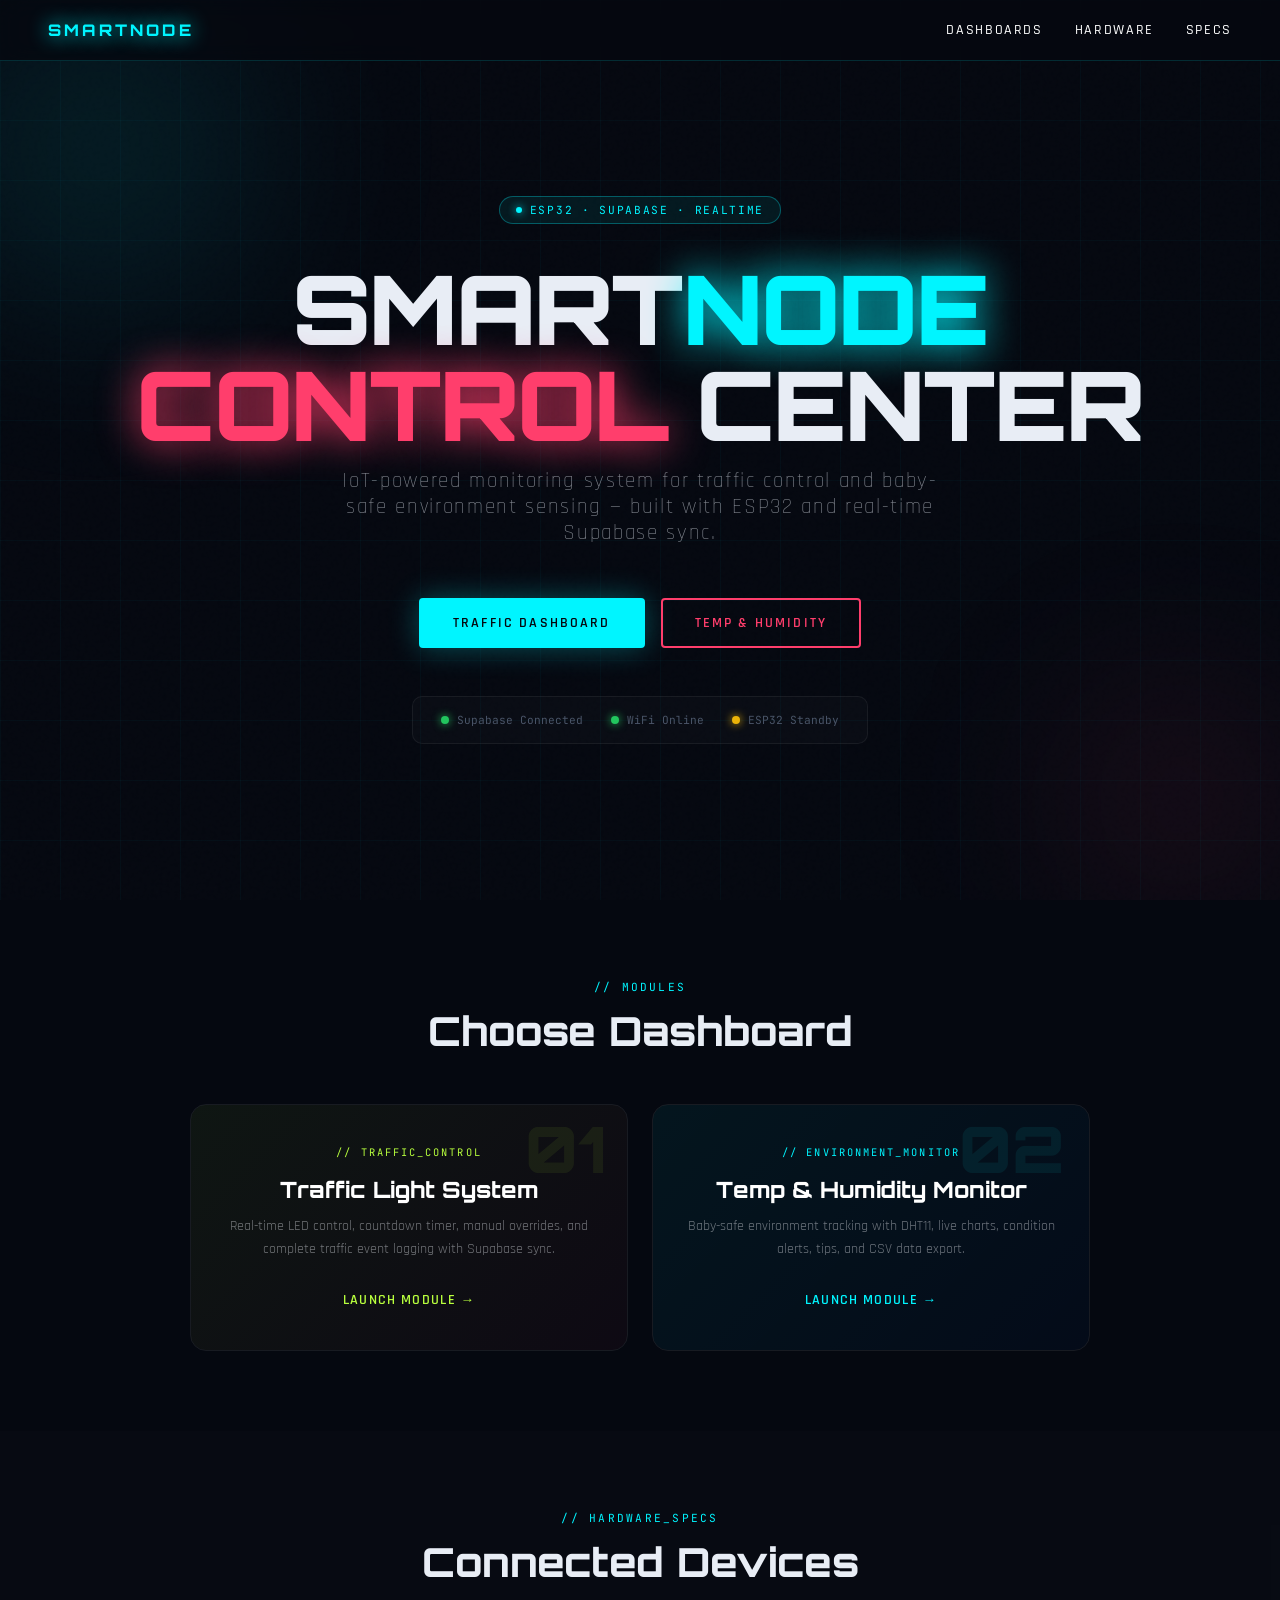
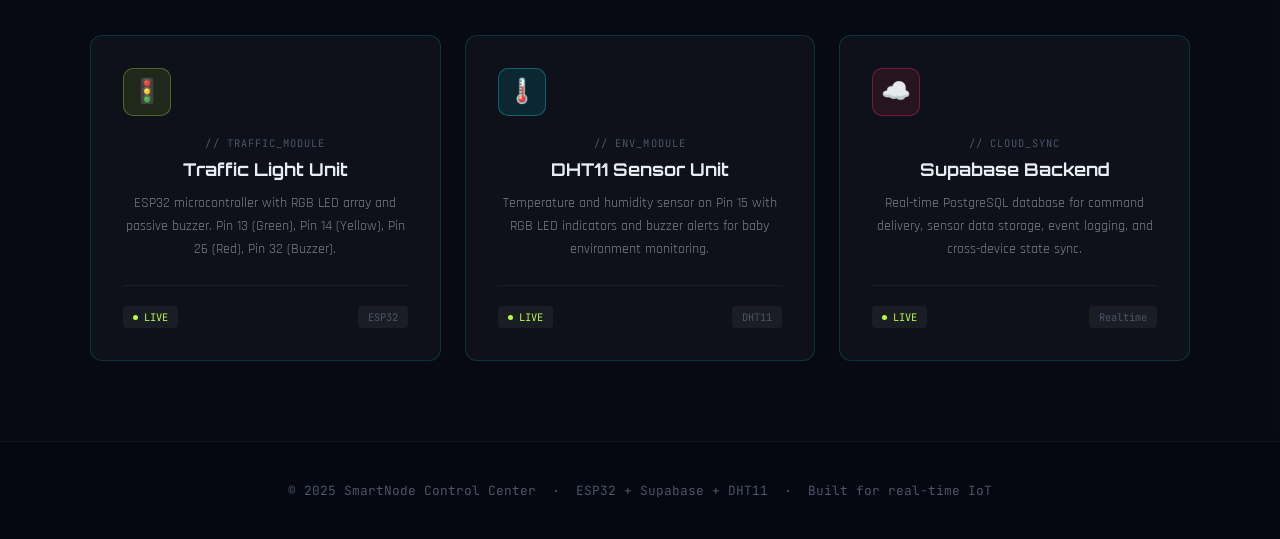
==== commit ea68540c: "update landing page nav bar" ====
--- a/index.html
+++ b/index.html
@@ -109,7 +109,7 @@
       font-size: 0.85rem;
       font-weight: 500;
       letter-spacing: 0.12em;
-      color: var(--muted);
+      color: white;
       text-decoration: none;
       text-transform: uppercase;
       transition: color 0.2s;
@@ -117,6 +117,27 @@
 
     .nav-links a:hover {
       color: var(--accent);
+    }
+
+    /* Overlay for mobile menu */
+    .nav-overlay {
+      position: fixed;
+      inset: 0;
+      background: rgba(0, 0, 0, 0.7);
+      opacity: 10;
+      visibility: hidden;
+      transition: opacity 0.3s ease;
+      z-index: 90;
+    }
+
+    .nav-overlay.active {
+      opacity: 1;
+      visibility: visible;
+    }
+
+    /* Adjust nav-links z-index to be above overlay */
+    .nav-links {
+      z-index: 99;
     }
 
     /* HERO */
@@ -531,6 +552,7 @@
       font-size: 1.4rem;
       font-weight: 800;
       margin-bottom: 12px;
+      color: white;
     }
 
     .dash-desc {
@@ -667,6 +689,43 @@
       box-shadow: 0 0 8px var(--accent2);
       animation: pulse 2s infinite;
     }
+
+    /* Hamburger toggle - hidden on desktop */
+    .nav-toggle {
+      display: none;
+      font-size: 1.8rem;
+      cursor: pointer;
+      color: var(--accent);
+    }
+
+    /* Mobile responsive */
+    @media (max-width: 768px) {
+      .nav-links {
+        position: fixed;
+        top: 70px;
+        right: -100%;
+        flex-direction: column;
+        background: rgba(5, 8, 16, 0.95);
+        width: 200px;
+        height: calc(100% - 70px);
+        padding: 24px;
+        gap: 24px;
+        transition: right 0.3s ease;
+        z-index: 99;
+      }
+
+      .nav-links a {
+        font-size: 1rem;
+      }
+
+      .nav-links.active {
+        right: 0;
+      }
+
+      .nav-toggle {
+        display: block;
+      }
+    }
   </style>
 </head>
 
@@ -675,12 +734,17 @@
 
   <nav>
     <div class="nav-logo">SMARTNODE</div>
-    <div class="nav-links">
+
+    <div class="nav-toggle" id="navToggle">&#9776;</div>
+
+    <div class="nav-links" id="navLinks">
       <a href="#dashboards">Dashboards</a>
       <a href="#hardware">Hardware</a>
       <a href="#specs">Specs</a>
     </div>
   </nav>
+
+  <div class="nav-overlay" id="navOverlay"></div>
 
   <!-- HERO -->
   <section class="hero">
@@ -789,7 +853,7 @@
     </div>
   </section>
 
-  <!-- SPECS -->
+  <!-- SPECS 
   <section class="section" id="specs">
     <div style="text-align:center; max-width:900px; margin:0 auto;">
       <div class="section-label">// system_metrics</div>
@@ -814,10 +878,42 @@
       </div>
     </div>
   </section>
+  -->
 
   <footer>
     &copy; 2025 SmartNode Control Center &nbsp;·&nbsp; ESP32 + Supabase + DHT11 &nbsp;·&nbsp; Built for real-time IoT
   </footer>
 </body>
 
+<script>
+  const navToggle = document.getElementById('navToggle');
+  const navLinks = document.getElementById('navLinks');
+  const navOverlay = document.getElementById('navOverlay');
+
+  function openMenu() {
+    navLinks.classList.add('active');
+    navOverlay.classList.add('active');
+  }
+
+  function closeMenu() {
+    navLinks.classList.remove('active');
+    navOverlay.classList.remove('active');
+  }
+
+  navToggle.addEventListener('click', () => {
+    if (navLinks.classList.contains('active')) {
+      closeMenu();
+    } else {
+      openMenu();
+    }
+  });
+
+  navOverlay.addEventListener('click', closeMenu);
+
+  // Optional: close menu when clicking a link
+  navLinks.querySelectorAll('a').forEach(link => {
+    link.addEventListener('click', closeMenu);
+  });
+</script>
+
 </html>
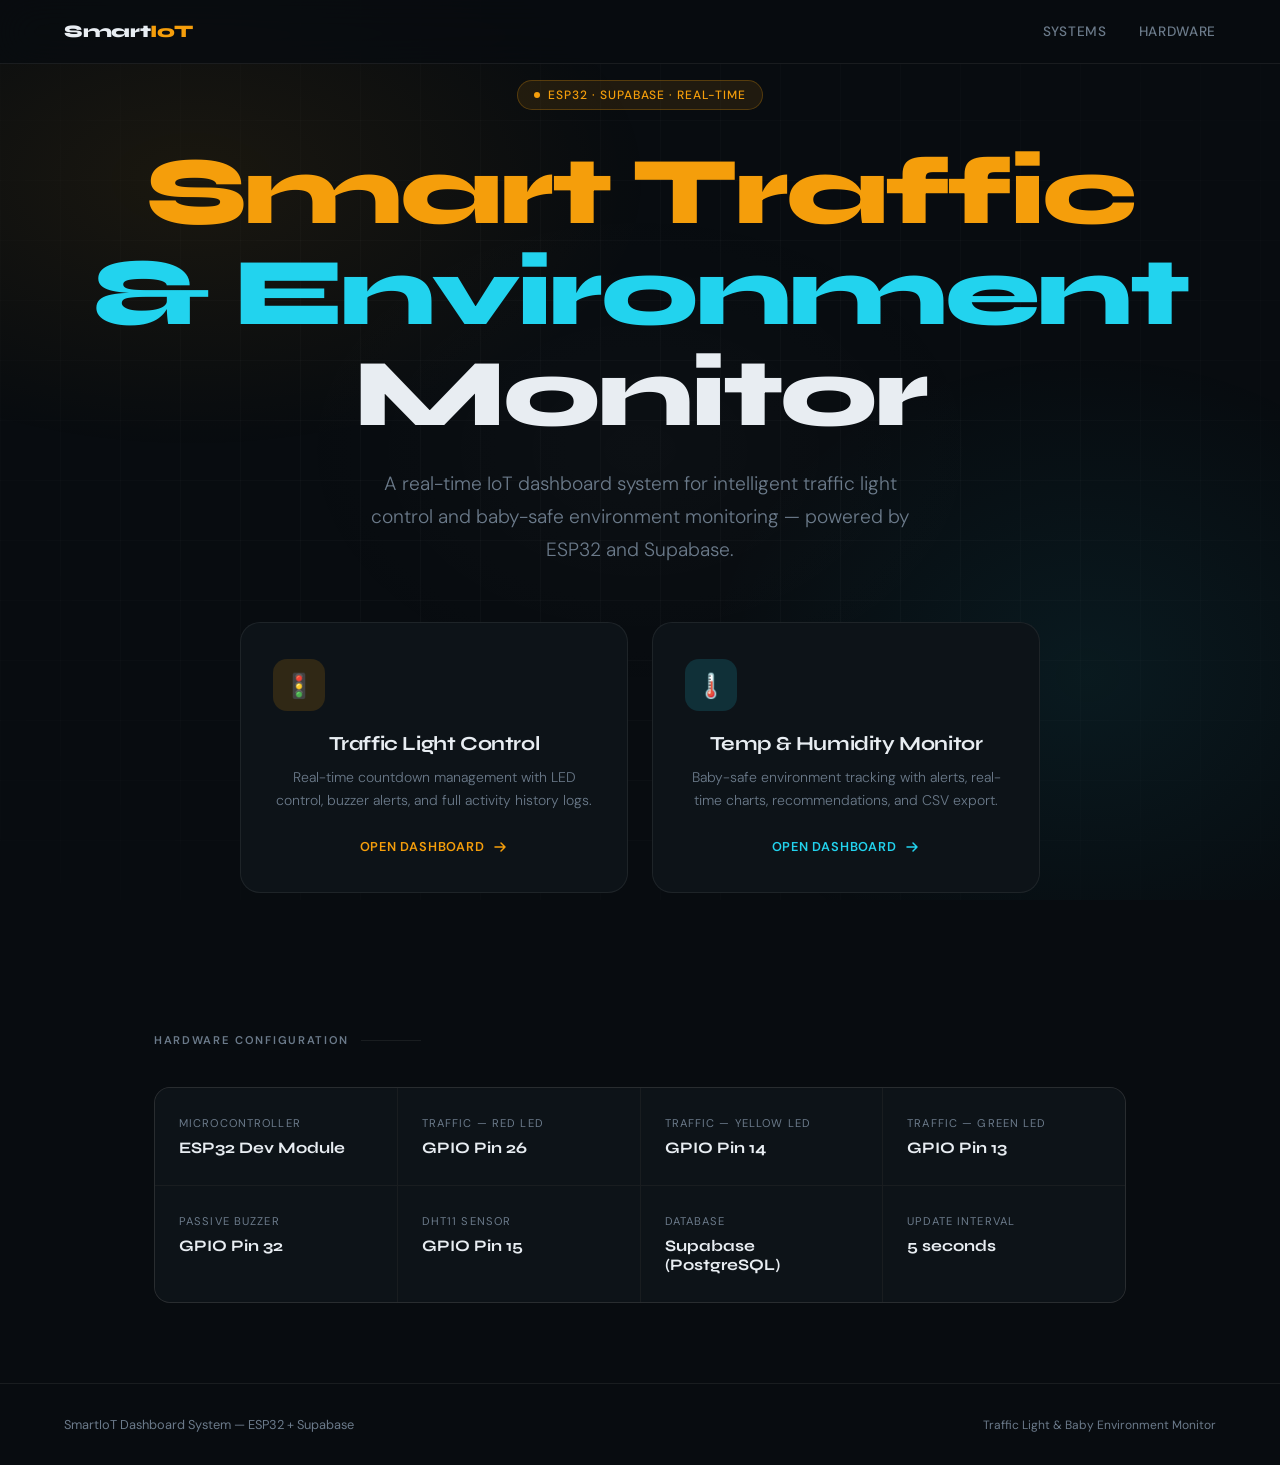
==== commit 4676098a: "v5 - not working auto cycle" ====
--- a/index.html
+++ b/index.html
@@ -4,11 +4,24 @@
 <head>
   <meta charset="UTF-8" />
   <meta name="viewport" content="width=device-width, initial-scale=1.0" />
-  <title>SmartNode Control Center</title>
+  <title>SmartHome IoT — Dashboard Hub</title>
+  <link rel="preconnect" href="https://fonts.googleapis.com">
   <link
-    href="https://fonts.googleapis.com/css2?family=Orbitron:wght@400;600;800;900&family=Rajdhani:wght@300;400;500;600&family=JetBrains+Mono:wght@300;400&display=swap"
-    rel="stylesheet" />
+    href="https://fonts.googleapis.com/css2?family=Syne:wght@400;600;700;800&family=DM+Sans:ital,wght@0,300;0,400;0,500;1,300&display=swap"
+    rel="stylesheet">
   <style>
+    :root {
+      --bg: #080c10;
+      --surface: #0d1318;
+      --border: rgba(255, 255, 255, 0.07);
+      --text: #e8edf2;
+      --muted: #6b7a8a;
+      --accent-tl: #f59e0b;
+      --accent-th: #22d3ee;
+      --glow-tl: rgba(245, 158, 11, 0.25);
+      --glow-th: rgba(34, 211, 238, 0.25);
+    }
+
     *,
     *::before,
     *::after {
@@ -17,18 +30,6 @@
       padding: 0;
     }
 
-    :root {
-      --bg: #050810;
-      --bg2: #080d1a;
-      --accent: #00f5ff;
-      --accent2: #ff3e6c;
-      --accent3: #b8ff3e;
-      --text: #e8edf5;
-      --muted: #4a5568;
-      --card: rgba(255, 255, 255, 0.03);
-      --border: rgba(0, 245, 255, 0.15);
-    }
-
     html {
       scroll-behavior: smooth;
     }
@@ -36,46 +37,36 @@
     body {
       background: var(--bg);
       color: var(--text);
-      font-family: 'Rajdhani', sans-serif;
+      font-family: 'DM Sans', sans-serif;
+      min-height: 100vh;
       overflow-x: hidden;
-      min-height: 100vh;
-    }
-
-    /* NOISE OVERLAY */
-    body::before {
-      content: '';
+    }
+
+    /* === BACKGROUND MESH === */
+    .bg-mesh {
       position: fixed;
       inset: 0;
-      background-image: url("data:image/svg+xml,%3Csvg viewBox='0 0 256 256' xmlns='http://www.w3.org/2000/svg'%3E%3Cfilter id='noise'%3E%3CfeTurbulence type='fractalNoise' baseFrequency='0.9' numOctaves='4' stitchTiles='stitch'/%3E%3C/filter%3E%3Crect width='100%25' height='100%25' filter='url(%23noise)' opacity='0.04'/%3E%3C/svg%3E");
+      z-index: 0;
       pointer-events: none;
-      z-index: 0;
-      opacity: 0.4;
-    }
-
-    /* GRID LINES */
-    .grid-bg {
+      background:
+        radial-gradient(ellipse 60% 50% at 15% 20%, rgba(245, 158, 11, 0.08) 0%, transparent 60%),
+        radial-gradient(ellipse 50% 60% at 85% 75%, rgba(34, 211, 238, 0.07) 0%, transparent 60%),
+        radial-gradient(ellipse 40% 40% at 50% 50%, rgba(255, 255, 255, 0.02) 0%, transparent 70%);
+    }
+
+    .bg-grid {
       position: fixed;
       inset: 0;
       z-index: 0;
       pointer-events: none;
       background-image:
-        linear-gradient(rgba(0, 245, 255, 0.03) 1px, transparent 1px),
-        linear-gradient(90deg, rgba(0, 245, 255, 0.03) 1px, transparent 1px);
+        linear-gradient(rgba(255, 255, 255, 0.025) 1px, transparent 1px),
+        linear-gradient(90deg, rgba(255, 255, 255, 0.025) 1px, transparent 1px);
       background-size: 60px 60px;
-      animation: gridDrift 20s linear infinite;
-    }
-
-    @keyframes gridDrift {
-      0% {
-        background-position: 0 0;
-      }
-
-      100% {
-        background-position: 60px 60px;
-      }
-    }
-
-    /* NAV */
+      mask-image: radial-gradient(ellipse 80% 80% at 50% 50%, black 30%, transparent 100%);
+    }
+
+    /* === NAV === */
     nav {
       position: fixed;
       top: 0;
@@ -85,19 +76,23 @@
       display: flex;
       align-items: center;
       justify-content: space-between;
-      padding: 20px 48px;
-      background: rgba(5, 8, 16, 0.8);
-      backdrop-filter: blur(12px);
+      padding: 0 clamp(20px, 5vw, 80px);
+      height: 64px;
+      background: rgba(8, 12, 16, 0.8);
+      backdrop-filter: blur(20px);
       border-bottom: 1px solid var(--border);
     }
 
     .nav-logo {
-      font-family: 'Orbitron', monospace;
-      font-size: 1rem;
+      font-family: 'Syne', sans-serif;
       font-weight: 800;
-      letter-spacing: 0.2em;
-      color: var(--accent);
-      text-shadow: 0 0 20px var(--accent);
+      font-size: 1.1rem;
+      letter-spacing: -0.02em;
+      color: var(--text);
+    }
+
+    .nav-logo span {
+      color: var(--accent-tl);
     }
 
     .nav-links {
@@ -108,39 +103,18 @@
     .nav-links a {
       font-size: 0.85rem;
       font-weight: 500;
-      letter-spacing: 0.12em;
-      color: white;
+      color: var(--muted);
       text-decoration: none;
+      transition: color 0.2s;
+      letter-spacing: 0.05em;
       text-transform: uppercase;
-      transition: color 0.2s;
     }
 
     .nav-links a:hover {
-      color: var(--accent);
-    }
-
-    /* Overlay for mobile menu */
-    .nav-overlay {
-      position: fixed;
-      inset: 0;
-      background: rgba(0, 0, 0, 0.7);
-      opacity: 10;
-      visibility: hidden;
-      transition: opacity 0.3s ease;
-      z-index: 90;
-    }
-
-    .nav-overlay.active {
-      opacity: 1;
-      visibility: visible;
-    }
-
-    /* Adjust nav-links z-index to be above overlay */
-    .nav-links {
-      z-index: 99;
-    }
-
-    /* HERO */
+      color: var(--text);
+    }
+
+    /* === HERO === */
     .hero {
       position: relative;
       z-index: 1;
@@ -149,34 +123,33 @@
       flex-direction: column;
       align-items: center;
       justify-content: center;
+      padding: 80px clamp(20px, 5vw, 80px) 60px;
       text-align: center;
-      padding: 100px 24px 60px;
-      overflow: hidden;
     }
 
     .hero-badge {
       display: inline-flex;
       align-items: center;
       gap: 8px;
+      background: rgba(245, 158, 11, 0.1);
+      border: 1px solid rgba(245, 158, 11, 0.25);
+      border-radius: 100px;
       padding: 6px 16px;
-      background: rgba(0, 245, 255, 0.07);
-      border: 1px solid rgba(0, 245, 255, 0.3);
-      border-radius: 999px;
-      font-family: 'JetBrains Mono', monospace;
-      font-size: 0.7rem;
-      letter-spacing: 0.15em;
-      color: var(--accent);
-      margin-bottom: 36px;
-      animation: fadeDown 0.8s ease both;
+      font-size: 0.75rem;
+      font-weight: 500;
+      color: var(--accent-tl);
+      letter-spacing: 0.08em;
+      text-transform: uppercase;
+      margin-bottom: 32px;
+      animation: fadeUp 0.8s ease both;
     }
 
     .hero-badge::before {
       content: '';
       width: 6px;
       height: 6px;
+      background: var(--accent-tl);
       border-radius: 50%;
-      background: var(--accent);
-      box-shadow: 0 0 8px var(--accent);
       animation: pulse 2s infinite;
     }
 
@@ -185,453 +158,244 @@
       0%,
       100% {
         opacity: 1;
+        transform: scale(1);
       }
 
       50% {
-        opacity: 0.3;
+        opacity: 0.5;
+        transform: scale(0.8);
       }
     }
 
     .hero h1 {
-      font-family: 'Orbitron', monospace;
+      font-family: 'Syne', sans-serif;
       font-size: clamp(2.5rem, 8vw, 6rem);
-      font-weight: 900;
-      line-height: 1;
+      font-weight: 800;
+      line-height: 1.05;
+      letter-spacing: -0.03em;
+      margin-bottom: 24px;
+      animation: fadeUp 0.8s 0.1s ease both;
+    }
+
+    .hero h1 .line-tl {
+      color: var(--accent-tl);
+    }
+
+    .hero h1 .line-th {
+      color: var(--accent-th);
+    }
+
+    .hero p {
+      font-size: clamp(1rem, 2vw, 1.2rem);
+      font-weight: 300;
+      color: var(--muted);
+      max-width: 560px;
+      line-height: 1.7;
+      margin-bottom: 56px;
+      animation: fadeUp 0.8s 0.2s ease both;
+    }
+
+    /* === CARDS === */
+    .cards {
+      display: grid;
+      grid-template-columns: repeat(auto-fit, minmax(300px, 1fr));
+      gap: 24px;
+      width: 100%;
+      max-width: 800px;
+      animation: fadeUp 0.8s 0.3s ease both;
+    }
+
+    .card {
+      position: relative;
+      background: var(--surface);
+      border: 1px solid var(--border);
+      border-radius: 20px;
+      padding: 36px 32px;
+      text-decoration: none;
+      color: inherit;
+      cursor: pointer;
+      transition: transform 0.3s ease, border-color 0.3s ease, box-shadow 0.3s ease;
+      overflow: hidden;
+      display: block;
+    }
+
+    .card::before {
+      content: '';
+      position: absolute;
+      inset: 0;
+      border-radius: 20px;
+      opacity: 0;
+      transition: opacity 0.3s;
+    }
+
+    .card-tl::before {
+      background: radial-gradient(ellipse 80% 60% at 50% 0%, var(--glow-tl), transparent 70%);
+    }
+
+    .card-th::before {
+      background: radial-gradient(ellipse 80% 60% at 50% 0%, var(--glow-th), transparent 70%);
+    }
+
+    .card:hover {
+      transform: translateY(-6px);
+    }
+
+    .card:hover::before {
+      opacity: 1;
+    }
+
+    .card-tl:hover {
+      border-color: rgba(245, 158, 11, 0.4);
+      box-shadow: 0 20px 60px rgba(245, 158, 11, 0.1);
+    }
+
+    .card-th:hover {
+      border-color: rgba(34, 211, 238, 0.4);
+      box-shadow: 0 20px 60px rgba(34, 211, 238, 0.1);
+    }
+
+    .card-icon {
+      width: 52px;
+      height: 52px;
+      border-radius: 14px;
+      display: flex;
+      align-items: center;
+      justify-content: center;
+      font-size: 1.5rem;
+      margin-bottom: 20px;
+    }
+
+    .card-tl .card-icon {
+      background: rgba(245, 158, 11, 0.15);
+    }
+
+    .card-th .card-icon {
+      background: rgba(34, 211, 238, 0.15);
+    }
+
+    .card h2 {
+      font-family: 'Syne', sans-serif;
+      font-size: 1.25rem;
+      font-weight: 700;
       letter-spacing: -0.02em;
-      margin-bottom: 16px;
-      animation: fadeDown 0.9s 0.1s ease both;
-    }
-
-    .hero h1 span {
-      color: var(--accent);
-      text-shadow: 0 0 40px var(--accent);
-    }
-
-    .hero h1 em {
-      color: var(--accent2);
-      font-style: normal;
-      text-shadow: 0 0 40px var(--accent2);
-    }
-
-    .hero-sub {
-      font-size: clamp(1rem, 2.5vw, 1.3rem);
+      margin-bottom: 10px;
+    }
+
+    .card p {
+      font-size: 0.875rem;
       font-weight: 300;
-      color: rgba(232, 237, 245, 0.55);
-      letter-spacing: 0.08em;
-      max-width: 600px;
-      margin: 0 auto 52px;
-      animation: fadeDown 1s 0.2s ease both;
-    }
-
-    .hero-cta {
-      display: flex;
-      gap: 16px;
-      flex-wrap: wrap;
-      justify-content: center;
-      animation: fadeDown 1s 0.3s ease both;
-    }
-
-    .btn {
+      color: var(--muted);
+      line-height: 1.6;
+      margin-bottom: 24px;
+    }
+
+    .card-cta {
       display: inline-flex;
       align-items: center;
-      gap: 10px;
-      padding: 14px 32px;
-      font-family: 'Rajdhani', sans-serif;
-      font-size: 0.9rem;
+      gap: 8px;
+      font-size: 0.8rem;
+      font-weight: 600;
+      letter-spacing: 0.06em;
+      text-transform: uppercase;
+    }
+
+    .card-tl .card-cta {
+      color: var(--accent-tl);
+    }
+
+    .card-th .card-cta {
+      color: var(--accent-th);
+    }
+
+    .card-cta svg {
+      transition: transform 0.2s;
+    }
+
+    .card:hover .card-cta svg {
+      transform: translateX(4px);
+    }
+
+    /* === SPECS === */
+    .specs {
+      position: relative;
+      z-index: 1;
+      padding: 80px clamp(20px, 5vw, 80px);
+      max-width: 1100px;
+      margin: 0 auto;
+    }
+
+    .section-label {
+      font-size: 0.7rem;
       font-weight: 600;
       letter-spacing: 0.15em;
       text-transform: uppercase;
-      text-decoration: none;
-      border-radius: 4px;
-      transition: all 0.25s;
-      cursor: pointer;
-    }
-
-    .btn-primary {
-      background: var(--accent);
-      color: #050810;
-      border: 2px solid var(--accent);
-      box-shadow: 0 0 30px rgba(0, 245, 255, 0.3);
-    }
-
-    .btn-primary:hover {
-      background: transparent;
-      color: var(--accent);
-      box-shadow: 0 0 50px rgba(0, 245, 255, 0.5);
-    }
-
-    .btn-secondary {
-      background: transparent;
-      color: var(--accent2);
-      border: 2px solid var(--accent2);
-    }
-
-    .btn-secondary:hover {
-      background: var(--accent2);
-      color: #050810;
-      box-shadow: 0 0 30px rgba(255, 62, 108, 0.4);
-    }
-
-    /* GLOW ORB */
-    .orb {
-      position: absolute;
-      border-radius: 50%;
-      filter: blur(80px);
-      pointer-events: none;
-      z-index: 0;
-    }
-
-    .orb1 {
-      width: 500px;
-      height: 500px;
-      top: -100px;
-      left: -150px;
-      background: radial-gradient(circle, rgba(0, 245, 255, 0.12), transparent 70%);
-      animation: orbFloat 8s ease-in-out infinite;
-    }
-
-    .orb2 {
-      width: 400px;
-      height: 400px;
-      bottom: -100px;
-      right: -100px;
-      background: radial-gradient(circle, rgba(255, 62, 108, 0.1), transparent 70%);
-      animation: orbFloat 10s ease-in-out infinite reverse;
-    }
-
-    @keyframes orbFloat {
-
-      0%,
-      100% {
-        transform: translate(0, 0);
-      }
-
-      50% {
-        transform: translate(30px, -30px);
-      }
-    }
-
-    /* TECH LINE DECORATION */
-    .tech-line {
-      width: 200px;
+      color: var(--muted);
+      margin-bottom: 40px;
+      display: flex;
+      align-items: center;
+      gap: 12px;
+    }
+
+    .section-label::after {
+      content: '';
+      flex: 1;
+      max-width: 60px;
       height: 1px;
-      margin: 48px auto;
-      background: linear-gradient(90deg, transparent, var(--accent), transparent);
-      animation: fadeDown 1s 0.4s ease both;
-    }
-
-    /* DEVICES GRID */
-    .section {
-      position: relative;
-      z-index: 1;
-      padding: 80px 24px;
-    }
-
-    .section-label {
-      font-family: 'JetBrains Mono', monospace;
-      font-size: 0.7rem;
-      letter-spacing: 0.2em;
-      color: var(--accent);
-      text-transform: uppercase;
-      margin-bottom: 12px;
-    }
-
-    .section-title {
-      font-family: 'Orbitron', monospace;
-      font-size: clamp(1.5rem, 4vw, 2.5rem);
-      font-weight: 800;
-      margin-bottom: 48px;
-    }
-
-    .cards {
-      display: grid;
-      grid-template-columns: repeat(auto-fit, minmax(280px, 1fr));
-      gap: 24px;
-      max-width: 1100px;
-      margin: 0 auto;
-    }
-
-    .card {
-      background: var(--card);
-      border: 1px solid var(--border);
-      border-radius: 12px;
-      padding: 32px;
-      position: relative;
-      overflow: hidden;
-      transition: transform 0.3s, border-color 0.3s, box-shadow 0.3s;
-    }
-
-    .card:hover {
-      transform: translateY(-6px);
-      border-color: var(--accent);
-      box-shadow: 0 20px 60px rgba(0, 245, 255, 0.1);
-    }
-
-    .card::before {
-      content: '';
-      position: absolute;
-      top: 0;
-      left: 0;
-      right: 0;
-      height: 2px;
-      background: linear-gradient(90deg, transparent, var(--accent), transparent);
-      opacity: 0;
-      transition: opacity 0.3s;
-    }
-
-    .card:hover::before {
-      opacity: 1;
-    }
-
-    .card-icon {
-      width: 48px;
-      height: 48px;
-      border-radius: 10px;
-      display: flex;
-      align-items: center;
-      justify-content: center;
-      font-size: 1.5rem;
-      margin-bottom: 20px;
-    }
-
-    .card-icon.tl {
-      background: rgba(184, 255, 62, 0.1);
-      border: 1px solid rgba(184, 255, 62, 0.3);
-    }
-
-    .card-icon.th {
-      background: rgba(0, 245, 255, 0.1);
-      border: 1px solid rgba(0, 245, 255, 0.3);
-    }
-
-    .card-tag {
-      font-family: 'JetBrains Mono', monospace;
-      font-size: 0.65rem;
-      color: var(--muted);
-      letter-spacing: 0.1em;
-      text-transform: uppercase;
-      margin-bottom: 8px;
-    }
-
-    .card h3 {
-      font-family: 'Orbitron', monospace;
-      font-size: 1.1rem;
-      font-weight: 700;
-      margin-bottom: 12px;
-    }
-
-    .card p {
-      color: rgba(232, 237, 245, 0.5);
-      font-size: 0.9rem;
-      line-height: 1.6;
-    }
-
-    .card-footer {
-      margin-top: 24px;
-      padding-top: 20px;
-      border-top: 1px solid rgba(255, 255, 255, 0.05);
-      display: flex;
-      justify-content: space-between;
-      align-items: center;
-    }
-
-    .chip {
-      display: inline-flex;
-      align-items: center;
-      gap: 6px;
-      padding: 4px 10px;
-      background: rgba(255, 255, 255, 0.05);
-      border-radius: 4px;
-      font-family: 'JetBrains Mono', monospace;
-      font-size: 0.65rem;
-      color: var(--muted);
-    }
-
-    .chip.live {
-      color: var(--accent3);
-    }
-
-    .chip.live::before {
-      content: '';
-      width: 5px;
-      height: 5px;
-      border-radius: 50%;
-      background: var(--accent3);
-      animation: pulse 2s infinite;
-    }
-
-    /* DASHBOARD CARDS */
-    .dashboards {
-      display: grid;
-      grid-template-columns: repeat(auto-fit, minmax(300px, 1fr));
-      gap: 24px;
-      max-width: 900px;
-      margin: 0 auto;
-    }
-
-    .dash-card {
-      position: relative;
-      border-radius: 16px;
-      overflow: hidden;
-      border: 1px solid rgba(255, 255, 255, 0.08);
-      cursor: pointer;
-      text-decoration: none;
-      display: block;
-      transition: all 0.3s;
-    }
-
-    .dash-card:hover {
-      transform: translateY(-8px);
-    }
-
-    .dash-card-inner {
-      padding: 40px 32px;
-      background: linear-gradient(135deg, rgba(255, 255, 255, 0.04), rgba(255, 255, 255, 0.01));
-    }
-
-    .dash-card.traffic .dash-card-inner {
-      background: linear-gradient(135deg, rgba(184, 255, 62, 0.06), rgba(255, 62, 108, 0.04));
-    }
-
-    .dash-card.temp .dash-card-inner {
-      background: linear-gradient(135deg, rgba(0, 245, 255, 0.06), rgba(0, 100, 255, 0.04));
-    }
-
-    .dash-card:hover {
-      border-color: var(--accent);
-      box-shadow: 0 30px 80px rgba(0, 0, 0, 0.4);
-    }
-
-    .dash-card.traffic:hover {
-      border-color: var(--accent3);
-      box-shadow: 0 30px 80px rgba(184, 255, 62, 0.1);
-    }
-
-    .dash-card.temp:hover {
-      border-color: var(--accent);
-      box-shadow: 0 30px 80px rgba(0, 245, 255, 0.1);
-    }
-
-    .dash-number {
-      font-family: 'Orbitron', monospace;
-      font-size: 4rem;
-      font-weight: 900;
-      opacity: 0.07;
-      position: absolute;
-      top: 12px;
-      right: 24px;
-      line-height: 1;
-    }
-
-    .dash-card.traffic .dash-number {
-      color: var(--accent3);
-    }
-
-    .dash-card.temp .dash-number {
-      color: var(--accent);
-    }
-
-    .dash-label {
-      font-family: 'JetBrains Mono', monospace;
-      font-size: 0.65rem;
-      letter-spacing: 0.2em;
-      text-transform: uppercase;
-      margin-bottom: 16px;
-    }
-
-    .dash-card.traffic .dash-label {
-      color: var(--accent3);
-    }
-
-    .dash-card.temp .dash-label {
-      color: var(--accent);
-    }
-
-    .dash-title {
-      font-family: 'Orbitron', monospace;
-      font-size: 1.4rem;
-      font-weight: 800;
-      margin-bottom: 12px;
-      color: white;
-    }
-
-    .dash-desc {
-      color: rgba(232, 237, 245, 0.45);
-      font-size: 0.9rem;
-      line-height: 1.6;
-      margin-bottom: 28px;
-    }
-
-    .dash-arrow {
-      display: inline-flex;
-      align-items: center;
-      gap: 8px;
-      font-size: 0.85rem;
-      font-weight: 600;
-      letter-spacing: 0.1em;
-      text-transform: uppercase;
-    }
-
-    .dash-card.traffic .dash-arrow {
-      color: var(--accent3);
-    }
-
-    .dash-card.temp .dash-arrow {
-      color: var(--accent);
-    }
-
-    /* SPECS */
+      background: var(--border);
+    }
+
     .specs-grid {
       display: grid;
       grid-template-columns: repeat(auto-fit, minmax(200px, 1fr));
-      gap: 2px;
-      max-width: 900px;
-      margin: 0 auto;
+      gap: 1px;
+      background: var(--border);
       border: 1px solid var(--border);
-      border-radius: 12px;
+      border-radius: 16px;
       overflow: hidden;
     }
 
     .spec-item {
+      background: var(--surface);
       padding: 28px 24px;
-      background: rgba(255, 255, 255, 0.02);
-      border-right: 1px solid var(--border);
-    }
-
-    .spec-item:last-child {
-      border-right: none;
-    }
-
-    .spec-val {
-      font-family: 'Orbitron', monospace;
-      font-size: 2rem;
-      font-weight: 800;
-      color: var(--accent);
-    }
-
-    .spec-key {
-      font-size: 0.8rem;
+    }
+
+    .spec-label {
+      font-size: 0.7rem;
+      letter-spacing: 0.1em;
+      text-transform: uppercase;
       color: var(--muted);
-      margin-top: 4px;
-      letter-spacing: 0.05em;
-    }
-
-    /* FOOTER */
+      margin-bottom: 8px;
+    }
+
+    .spec-value {
+      font-family: 'Syne', sans-serif;
+      font-size: 1rem;
+      font-weight: 700;
+      color: var(--text);
+    }
+
+    /* === FOOTER === */
     footer {
       position: relative;
       z-index: 1;
-      text-align: center;
-      padding: 40px 24px;
-      border-top: 1px solid rgba(255, 255, 255, 0.05);
+      border-top: 1px solid var(--border);
+      padding: 32px clamp(20px, 5vw, 80px);
+      display: flex;
+      align-items: center;
+      justify-content: space-between;
+      flex-wrap: wrap;
+      gap: 16px;
+    }
+
+    footer p {
+      font-size: 0.8rem;
       color: var(--muted);
-      font-size: 0.8rem;
-      font-family: 'JetBrains Mono', monospace;
-    }
-
-    @keyframes fadeDown {
+    }
+
+    @keyframes fadeUp {
       from {
         opacity: 0;
-        transform: translateY(-20px);
+        transform: translateY(24px);
       }
 
       to {
@@ -640,280 +404,110 @@
       }
     }
 
-    /* STATUS BAR */
-    .status-bar {
-      display: flex;
-      align-items: center;
-      justify-content: center;
-      gap: 28px;
-      flex-wrap: wrap;
-      margin-top: 48px;
-      padding: 16px 28px;
-      background: rgba(255, 255, 255, 0.02);
-      border: 1px solid rgba(255, 255, 255, 0.06);
-      border-radius: 10px;
-      max-width: 600px;
-      margin: 48px auto 0;
-      animation: fadeDown 1s 0.5s ease both;
-    }
-
-    .status-item {
-      display: flex;
-      align-items: center;
-      gap: 8px;
-      font-family: 'JetBrains Mono', monospace;
-      font-size: 0.7rem;
-      color: var(--muted);
-    }
-
-    .status-dot {
-      width: 8px;
-      height: 8px;
-      border-radius: 50%;
-    }
-
-    .status-dot.green {
-      background: #22c55e;
-      box-shadow: 0 0 8px #22c55e;
-      animation: pulse 2s infinite;
-    }
-
-    .status-dot.yellow {
-      background: #eab308;
-      box-shadow: 0 0 8px #eab308;
-      animation: pulse 2s infinite;
-    }
-
-    .status-dot.red {
-      background: var(--accent2);
-      box-shadow: 0 0 8px var(--accent2);
-      animation: pulse 2s infinite;
-    }
-
-    /* Hamburger toggle - hidden on desktop */
-    .nav-toggle {
-      display: none;
-      font-size: 1.8rem;
-      cursor: pointer;
-      color: var(--accent);
-    }
-
-    /* Mobile responsive */
-    @media (max-width: 768px) {
+    @media (max-width: 600px) {
       .nav-links {
-        position: fixed;
-        top: 70px;
-        right: -100%;
-        flex-direction: column;
-        background: rgba(5, 8, 16, 0.95);
-        width: 200px;
-        height: calc(100% - 70px);
-        padding: 24px;
-        gap: 24px;
-        transition: right 0.3s ease;
-        z-index: 99;
+        display: none;
       }
 
-      .nav-links a {
-        font-size: 1rem;
-      }
-
-      .nav-links.active {
-        right: 0;
-      }
-
-      .nav-toggle {
-        display: block;
+      .cards {
+        grid-template-columns: 1fr;
       }
     }
   </style>
 </head>
 
 <body>
-  <div class="grid-bg"></div>
+  <div class="bg-mesh"></div>
+  <div class="bg-grid"></div>
 
   <nav>
-    <div class="nav-logo">SMARTNODE</div>
-
-    <div class="nav-toggle" id="navToggle">&#9776;</div>
-
-    <div class="nav-links" id="navLinks">
-      <a href="#dashboards">Dashboards</a>
-      <a href="#hardware">Hardware</a>
-      <a href="#specs">Specs</a>
+    <div class="nav-logo">Smart<span>IoT</span></div>
+    <div class="nav-links">
+      <a href="#systems">Systems</a>
+      <a href="#specs">Hardware</a>
     </div>
   </nav>
 
-  <div class="nav-overlay" id="navOverlay"></div>
-
-  <!-- HERO -->
   <section class="hero">
-    <div class="orb orb1"></div>
-    <div class="orb orb2"></div>
-
-    <div class="hero-badge">ESP32 · SUPABASE · REALTIME</div>
-
-    <h1>SMART<span>NODE</span><br /><em>CONTROL</em> CENTER</h1>
-    <p class="hero-sub">
-      IoT-powered monitoring system for traffic control and baby-safe environment sensing — built with ESP32 and
-      real-time Supabase sync.
-    </p>
-
-    <div class="hero-cta">
-      <a href="traffic.html" class="btn btn-primary">Traffic Dashboard</a>
-      <a href="temphum.html" class="btn btn-secondary">Temp &amp; Humidity</a>
-    </div>
-
-    <div class="status-bar">
-      <div class="status-item">
-        <span class="status-dot green"></span> Supabase Connected
-      </div>
-      <div class="status-item">
-        <span class="status-dot green"></span> WiFi Online
-      </div>
-      <div class="status-item">
-        <span class="status-dot yellow"></span> ESP32 Standby
-      </div>
+    <div class="hero-badge">ESP32 · Supabase · Real-Time</div>
+    <h1>
+      <span class="line-tl">Smart Traffic</span><br>
+      <span class="line-th">& Environment</span><br>
+      Monitor
+    </h1>
+    <p>A real-time IoT dashboard system for intelligent traffic light control and baby-safe environment monitoring —
+      powered by ESP32 and Supabase.</p>
+
+    <div class="cards" id="systems">
+      <a class="card card-tl" href="traffic.html">
+        <div class="card-icon">🚦</div>
+        <h2>Traffic Light Control</h2>
+        <p>Real-time countdown management with LED control, buzzer alerts, and full activity history logs.</p>
+        <div class="card-cta">
+          Open Dashboard
+          <svg width="16" height="16" viewBox="0 0 16 16" fill="none">
+            <path d="M3 8h10M9 4l4 4-4 4" stroke="currentColor" stroke-width="1.5" stroke-linecap="round"
+              stroke-linejoin="round" />
+          </svg>
+        </div>
+      </a>
+      <a class="card card-th" href="temperature.html">
+        <div class="card-icon">🌡️</div>
+        <h2>Temp & Humidity Monitor</h2>
+        <p>Baby-safe environment tracking with alerts, real-time charts, recommendations, and CSV export.</p>
+        <div class="card-cta">
+          Open Dashboard
+          <svg width="16" height="16" viewBox="0 0 16 16" fill="none">
+            <path d="M3 8h10M9 4l4 4-4 4" stroke="currentColor" stroke-width="1.5" stroke-linecap="round"
+              stroke-linejoin="round" />
+          </svg>
+        </div>
+      </a>
     </div>
   </section>
 
-  <!-- DASHBOARDS -->
-  <section class="section" id="dashboards">
-    <div style="text-align:center; max-width:900px; margin:0 auto;">
-      <div class="section-label">// MODULES</div>
-      <div class="section-title">Choose Dashboard</div>
-
-      <div class="dashboards">
-        <a href="traffic.html" class="dash-card traffic">
-          <div class="dash-card-inner">
-            <div class="dash-number">01</div>
-            <div class="dash-label">// traffic_control</div>
-            <div class="dash-title">Traffic Light System</div>
-            <div class="dash-desc">Real-time LED control, countdown timer, manual overrides, and complete traffic event
-              logging with Supabase sync.</div>
-            <div class="dash-arrow">Launch Module →</div>
-          </div>
-        </a>
-
-        <a href="temphum.html" class="dash-card temp">
-          <div class="dash-card-inner">
-            <div class="dash-number">02</div>
-            <div class="dash-label">// environment_monitor</div>
-            <div class="dash-title">Temp &amp; Humidity Monitor</div>
-            <div class="dash-desc">Baby-safe environment tracking with DHT11, live charts, condition alerts, tips, and
-              CSV data export.</div>
-            <div class="dash-arrow">Launch Module →</div>
-          </div>
-        </a>
+  <section class="specs" id="specs">
+    <div class="section-label">Hardware Configuration</div>
+    <div class="specs-grid">
+      <div class="spec-item">
+        <div class="spec-label">Microcontroller</div>
+        <div class="spec-value">ESP32 Dev Module</div>
+      </div>
+      <div class="spec-item">
+        <div class="spec-label">Traffic — Red LED</div>
+        <div class="spec-value">GPIO Pin 26</div>
+      </div>
+      <div class="spec-item">
+        <div class="spec-label">Traffic — Yellow LED</div>
+        <div class="spec-value">GPIO Pin 14</div>
+      </div>
+      <div class="spec-item">
+        <div class="spec-label">Traffic — Green LED</div>
+        <div class="spec-value">GPIO Pin 13</div>
+      </div>
+      <div class="spec-item">
+        <div class="spec-label">Passive Buzzer</div>
+        <div class="spec-value">GPIO Pin 32</div>
+      </div>
+      <div class="spec-item">
+        <div class="spec-label">DHT11 Sensor</div>
+        <div class="spec-value">GPIO Pin 15</div>
+      </div>
+      <div class="spec-item">
+        <div class="spec-label">Database</div>
+        <div class="spec-value">Supabase (PostgreSQL)</div>
+      </div>
+      <div class="spec-item">
+        <div class="spec-label">Update Interval</div>
+        <div class="spec-value">5 seconds</div>
       </div>
     </div>
   </section>
 
-  <!-- HARDWARE -->
-  <section class="section" id="hardware" style="background: rgba(255,255,255,0.01);">
-    <div style="text-align:center; max-width:1100px; margin:0 auto;">
-      <div class="section-label">// hardware_specs</div>
-      <div class="section-title">Connected Devices</div>
-      <div class="cards">
-        <div class="card">
-          <div class="card-icon tl">🚦</div>
-          <div class="card-tag">// traffic_module</div>
-          <h3>Traffic Light Unit</h3>
-          <p>ESP32 microcontroller with RGB LED array and passive buzzer. Pin 13 (Green), Pin 14 (Yellow), Pin 26 (Red),
-            Pin 32 (Buzzer).</p>
-          <div class="card-footer">
-            <span class="chip live">LIVE</span>
-            <span class="chip">ESP32</span>
-          </div>
-        </div>
-        <div class="card">
-          <div class="card-icon th">🌡️</div>
-          <div class="card-tag">// env_module</div>
-          <h3>DHT11 Sensor Unit</h3>
-          <p>Temperature and humidity sensor on Pin 15 with RGB LED indicators and buzzer alerts for baby environment
-            monitoring.</p>
-          <div class="card-footer">
-            <span class="chip live">LIVE</span>
-            <span class="chip">DHT11</span>
-          </div>
-        </div>
-        <div class="card">
-          <div class="card-icon" style="background:rgba(255,62,108,0.1); border:1px solid rgba(255,62,108,0.3);">☁️
-          </div>
-          <div class="card-tag">// cloud_sync</div>
-          <h3>Supabase Backend</h3>
-          <p>Real-time PostgreSQL database for command delivery, sensor data storage, event logging, and cross-device
-            state sync.</p>
-          <div class="card-footer">
-            <span class="chip live">LIVE</span>
-            <span class="chip">Realtime</span>
-          </div>
-        </div>
-      </div>
-    </div>
-  </section>
-
-  <!-- SPECS 
-  <section class="section" id="specs">
-    <div style="text-align:center; max-width:900px; margin:0 auto;">
-      <div class="section-label">// system_metrics</div>
-      <div class="section-title">System Specs</div>
-      <div class="specs-grid">
-        <div class="spec-item">
-          <div class="spec-val">5s</div>
-          <div class="spec-key">Sensor poll interval</div>
-        </div>
-        <div class="spec-item">
-          <div class="spec-val">30s</div>
-          <div class="spec-key">Red light duration</div>
-        </div>
-        <div class="spec-item">
-          <div class="spec-val">10s</div>
-          <div class="spec-key">Yellow light duration</div>
-        </div>
-        <div class="spec-item">
-          <div class="spec-val">2</div>
-          <div class="spec-key">ESP32 units</div>
-        </div>
-      </div>
-    </div>
-  </section>
-  -->
-
   <footer>
-    &copy; 2025 SmartNode Control Center &nbsp;·&nbsp; ESP32 + Supabase + DHT11 &nbsp;·&nbsp; Built for real-time IoT
+    <p>SmartIoT Dashboard System — ESP32 + Supabase</p>
+    <p style="color: var(--muted); font-size:0.75rem;">Traffic Light &amp; Baby Environment Monitor</p>
   </footer>
 </body>
 
-<script>
-  const navToggle = document.getElementById('navToggle');
-  const navLinks = document.getElementById('navLinks');
-  const navOverlay = document.getElementById('navOverlay');
-
-  function openMenu() {
-    navLinks.classList.add('active');
-    navOverlay.classList.add('active');
-  }
-
-  function closeMenu() {
-    navLinks.classList.remove('active');
-    navOverlay.classList.remove('active');
-  }
-
-  navToggle.addEventListener('click', () => {
-    if (navLinks.classList.contains('active')) {
-      closeMenu();
-    } else {
-      openMenu();
-    }
-  });
-
-  navOverlay.addEventListener('click', closeMenu);
-
-  // Optional: close menu when clicking a link
-  navLinks.querySelectorAll('a').forEach(link => {
-    link.addEventListener('click', closeMenu);
-  });
-</script>
-
 </html>
